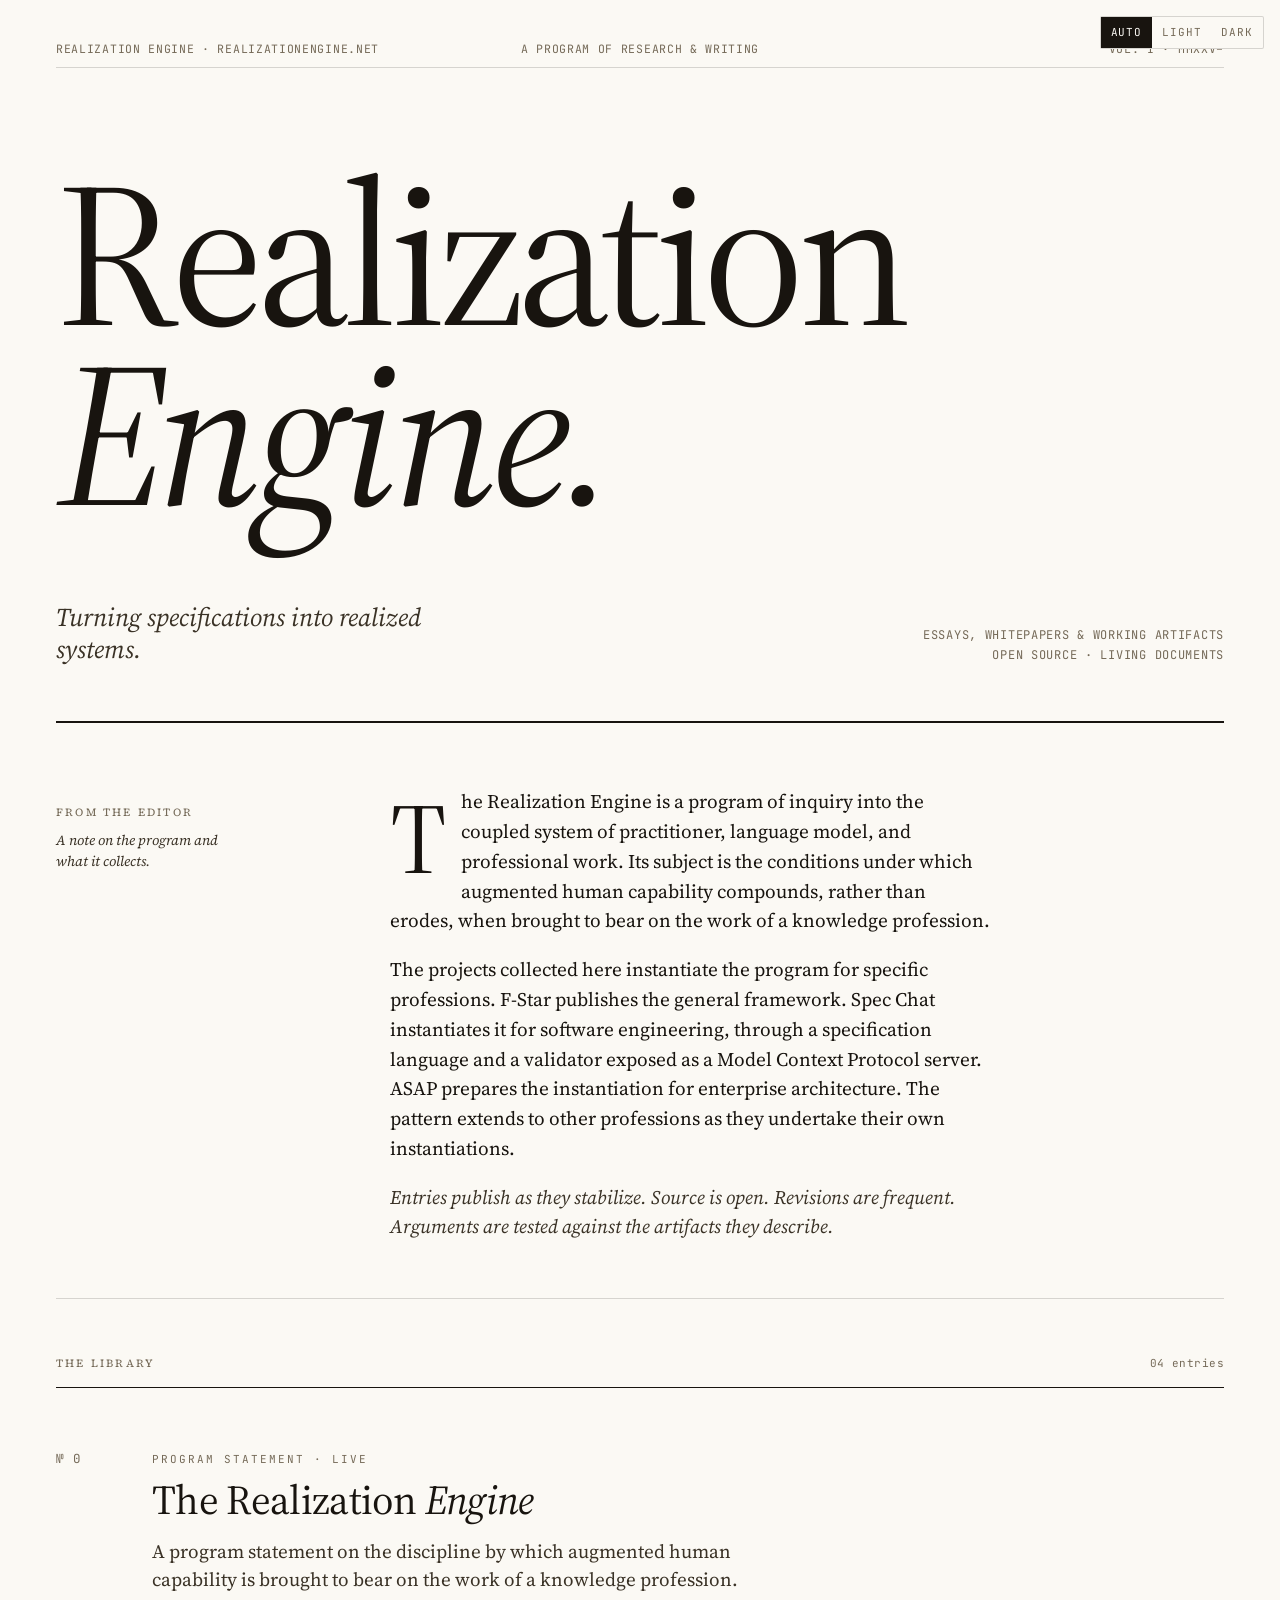
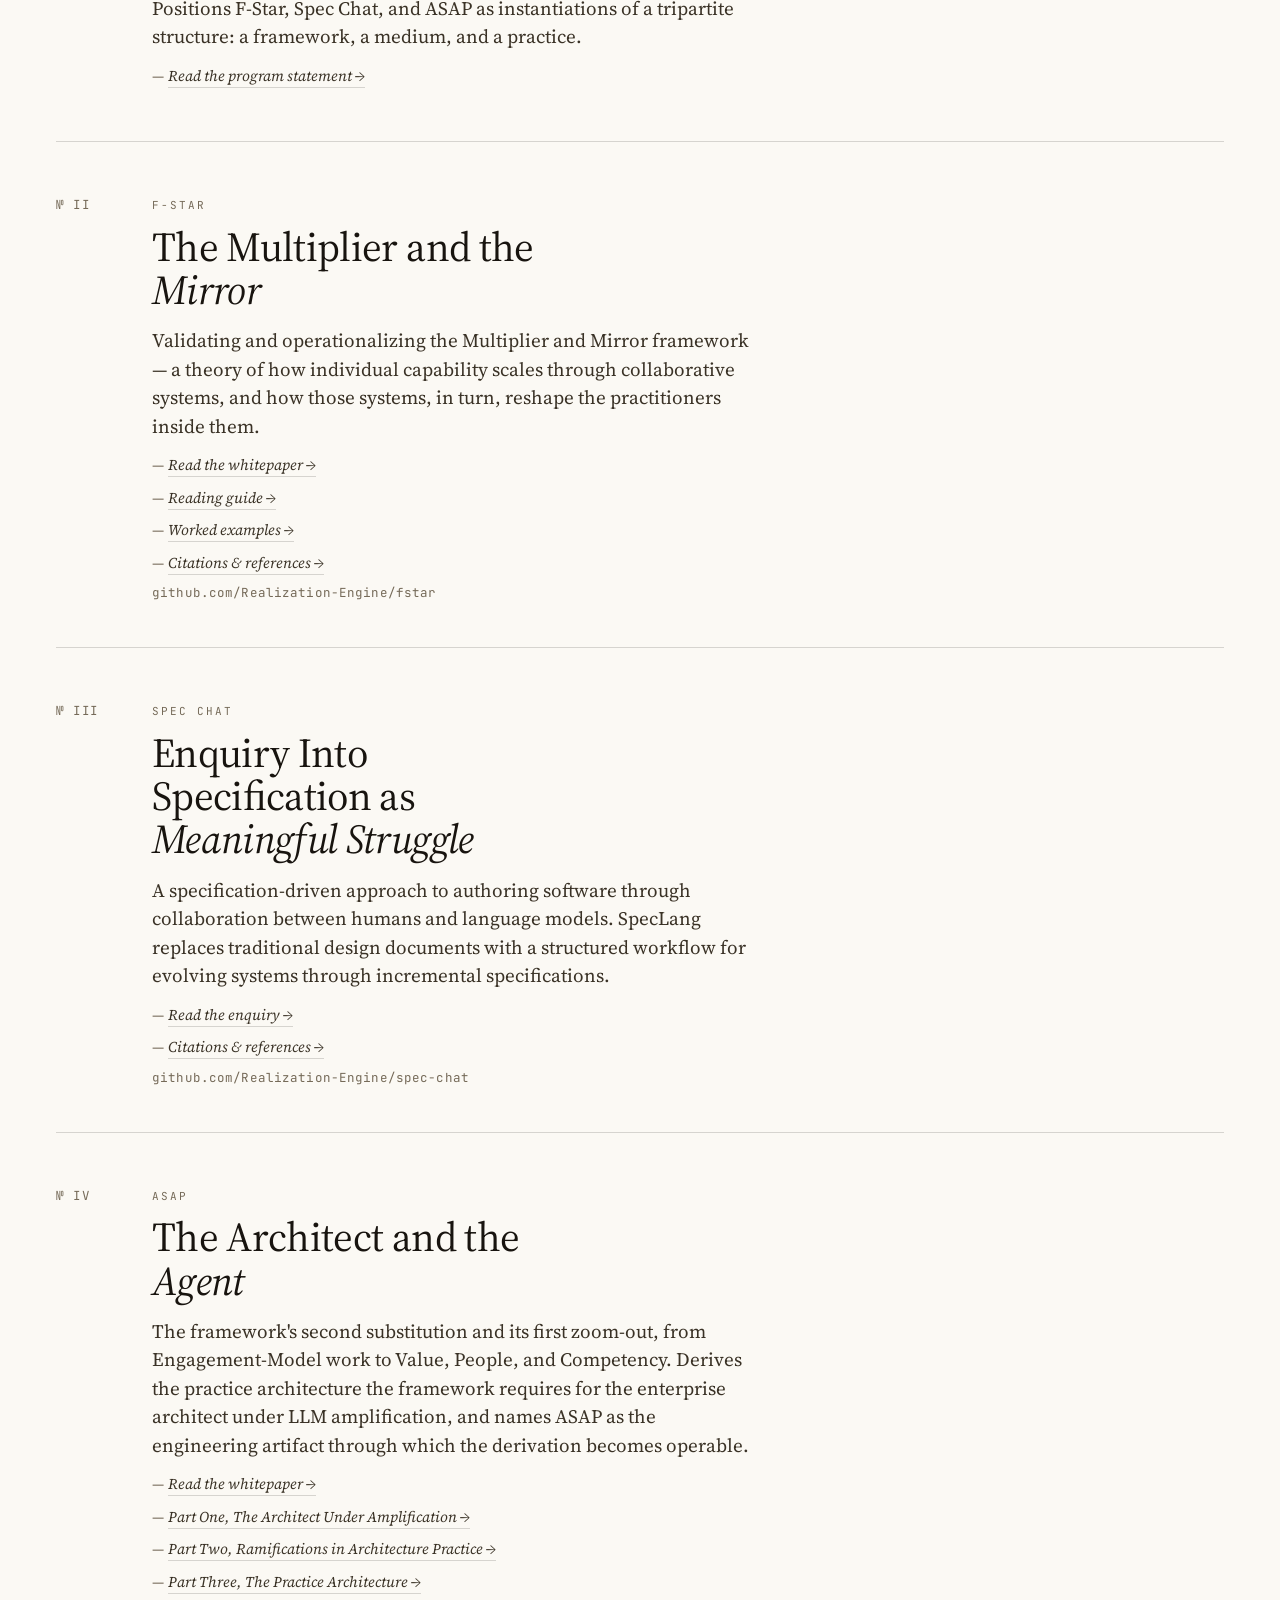
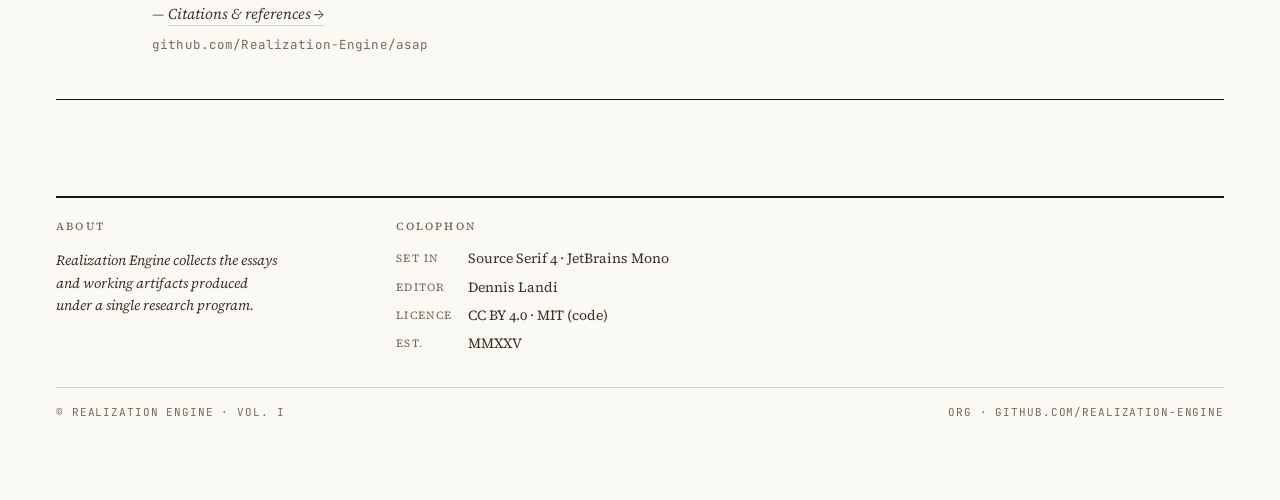
==== index.html @ 53d3710d "Update article IV with published content and links Replaced the placeholder for article IV with the " ====
<!doctype html>
<html lang="en" data-theme="auto">
<head>
<meta charset="utf-8" />
<meta name="viewport" content="width=device-width,initial-scale=1" />
<title>Realization Engine</title>
<link rel="preconnect" href="https://fonts.googleapis.com" />
<link rel="preconnect" href="https://fonts.gstatic.com" crossorigin />
<link href="https://fonts.googleapis.com/css2?family=Source+Serif+4:ital,opsz,wght@0,8..60,300;0,8..60,400;0,8..60,500;0,8..60,600;0,8..60,700;1,8..60,400;1,8..60,500;1,8..60,600&family=JetBrains+Mono:wght@400;500&display=swap" rel="stylesheet" />
<style>
  :root {
    --paper: #fbf9f4;
    --paper-2: #f4f0e7;
    --ink: #18140f;
    --ink-2: #3a3226;
    --ink-3: #756a58;
    --rule: #18140f;
    --rule-faint: rgba(24,20,15,0.16);
    --serif: "Source Serif 4", "Source Serif Pro", "Iowan Old Style", "Palatino Linotype", Palatino, Georgia, serif;
    --mono: "JetBrains Mono", ui-monospace, "SF Mono", Menlo, Consolas, monospace;
  }
  @media (prefers-color-scheme: dark) {
    :root {
      --paper: #13110d;
      --paper-2: #1b1813;
      --ink: #ede2c9;
      --ink-2: #c8bda4;
      --ink-3: #8a7f6b;
      --rule: #ede2c9;
      --rule-faint: rgba(237,226,201,0.18);
    }
  }
  html[data-theme="light"] {
    --paper: #fbf9f4; --paper-2: #f4f0e7;
    --ink: #18140f; --ink-2: #3a3226; --ink-3: #756a58;
    --rule: #18140f; --rule-faint: rgba(24,20,15,0.16);
  }
  html[data-theme="dark"] {
    --paper: #13110d; --paper-2: #1b1813;
    --ink: #ede2c9; --ink-2: #c8bda4; --ink-3: #8a7f6b;
    --rule: #ede2c9; --rule-faint: rgba(237,226,201,0.18);
  }

  * { box-sizing: border-box; }
  html, body { margin: 0; padding: 0; }
  body {
    background: var(--paper);
    color: var(--ink);
    font-family: var(--serif);
    font-size: 18px;
    line-height: 1.5;
    font-feature-settings: "onum" 1, "kern" 1, "liga" 1;
    -webkit-font-smoothing: antialiased;
    text-rendering: optimizeLegibility;
  }
  ::selection { background: var(--ink); color: var(--paper); }
  a { color: inherit; text-decoration: none; }
  a:focus-visible { outline: 2px solid var(--ink); outline-offset: 3px; }

  .page { max-width: 1360px; margin: 0 auto; padding: 40px 56px 80px; }
  @media (max-width: 720px) { .page { padding: 24px 22px 56px; } }

  /* ───────── Top meta rule ───────── */
  .topbar {
    display: grid;
    grid-template-columns: 1fr 1fr 1fr;
    gap: 16px;
    padding-bottom: 10px;
    font-family: var(--mono);
    font-size: 11.5px;
    letter-spacing: 0.06em;
    text-transform: uppercase;
    color: var(--ink-3);
    border-bottom: 1px solid var(--rule-faint);
  }
  .topbar .mid { text-align: center; }
  .topbar .right { text-align: right; }

  /* ───────── Banner wordmark ───────── */
  .banner {
    padding: 96px 0 56px;
    border-bottom: 2px solid var(--rule);
    position: relative;
  }
  .wordmark {
    font-family: var(--serif);
    font-weight: 400;
    font-size: clamp(72px, 16vw, 240px);
    line-height: 0.88;
    letter-spacing: -0.035em;
    margin: 0;
    display: block;
    padding-bottom: 0.14em;
  }
  .wordmark em {
    font-style: italic;
    font-weight: 400;
    color: var(--ink);
  }
  .banner .subline {
    margin-top: 48px;
    display: grid;
    grid-template-columns: minmax(0, 7fr) minmax(0, 5fr);
    gap: 48px;
    align-items: end;
  }
  .banner .tag {
    font-family: var(--serif);
    font-style: italic;
    font-size: clamp(20px, 2vw, 28px);
    line-height: 1.25;
    color: var(--ink-2);
    margin: 0;
    max-width: 30ch;
  }
  .banner .meta {
    font-family: var(--mono);
    font-size: 12px;
    letter-spacing: 0.06em;
    text-transform: uppercase;
    color: var(--ink-3);
    text-align: right;
    line-height: 1.7;
  }
  .banner .meta span { display: block; }
  @media (max-width: 720px) {
    .banner { padding: 48px 0 32px; }
    .banner .subline { grid-template-columns: 1fr; gap: 22px; }
    .banner .meta { text-align: left; }
  }

  /* ───────── Standfirst / lede ───────── */
  .lede {
    display: grid;
    grid-template-columns: minmax(0, 3fr) minmax(0, 9fr);
    gap: 56px;
    padding: 64px 0 56px;
    border-bottom: 1px solid var(--rule-faint);
  }
  .lede .label {
    font-size: 11px;
    letter-spacing: 0.2em;
    text-transform: uppercase;
    color: var(--ink-3);
    padding-top: 18px;
  }
  .lede .label em {
    display: block;
    font-style: italic;
    font-size: 14px;
    letter-spacing: 0;
    text-transform: none;
    margin-top: 8px;
    color: var(--ink-2);
    max-width: 22ch;
  }
  .lede .prose {
    max-width: 60ch;
    font-size: clamp(19px, 1.5vw, 22px);
    line-height: 1.55;
  }
  .lede .prose > p { margin: 0 0 1em; color: var(--ink); }
  .lede .prose > p:last-child { margin-bottom: 0; color: var(--ink-2); font-style: italic; }
  .lede .prose > p:first-child::first-letter {
    font-family: var(--serif);
    font-weight: 400;
    font-size: 5.2em;
    line-height: 0.88;
    float: left;
    padding: 6px 14px 0 0;
    margin-top: 2px;
    color: var(--ink);
  }
  @media (max-width: 900px) {
    .lede { grid-template-columns: 1fr; gap: 16px; padding: 40px 0 36px; }
  }

  /* ───────── Article stack — single column, equal weight ───────── */
  .works {
    padding: 56px 0 24px;
  }
  @media (max-width: 900px) { .works { padding: 28px 0 16px; } }

  .section-label {
    font-size: 11px;
    letter-spacing: 0.2em;
    text-transform: uppercase;
    color: var(--ink-3);
    padding-bottom: 14px;
    border-bottom: 1px solid var(--rule);
    margin-bottom: 8px;
    display: flex;
    justify-content: space-between;
    align-items: baseline;
  }
  .section-label .count {
    font-family: var(--mono);
    font-size: 11px;
    color: var(--ink-3);
    letter-spacing: 0.04em;
    text-transform: none;
  }

  .entry {
    display: grid;
    grid-template-columns: 56px minmax(0, 1fr);
    gap: 40px;
    padding: 44px 0;
    border-bottom: 1px solid var(--rule-faint);
    align-items: baseline;
  }
  .entry:last-child { border-bottom: 1px solid var(--rule); }
  .entry .folio {
    font-family: var(--mono);
    font-size: 12.5px;
    color: var(--ink-3);
    letter-spacing: 0.04em;
    padding-top: 10px;
  }
  .entry .meta { min-width: 0; }
  .entry .kicker {
    font-family: var(--mono);
    font-size: 11px;
    letter-spacing: 0.18em;
    text-transform: uppercase;
    color: var(--ink-3);
    margin-bottom: 12px;
  }
  .entry h3 {
    margin: 0 0 14px;
    font-weight: 400;
    font-size: clamp(32px, 3.2vw, 44px);
    line-height: 1.06;
    letter-spacing: -0.016em;
    color: var(--ink);
    max-width: 22ch;
  }
  .entry h3 em { font-style: italic; }
  .entry h3 a {
    background-image: linear-gradient(var(--rule), var(--rule));
    background-size: 0 1px; background-position: 0 100%;
    background-repeat: no-repeat;
    transition: background-size 280ms ease;
    padding-bottom: 2px;
  }
  .entry h3 a:hover, .entry h3 a:focus-visible { background-size: 100% 1px; }
  .entry .dek {
    font-size: 19px;
    line-height: 1.5;
    color: var(--ink-2);
    max-width: 60ch;
    margin: 0 0 14px;
  }
  .entry .cites {
    display: block;
    font-family: var(--serif);
    font-style: italic;
    font-size: 15px;
    color: var(--ink-2);
    margin: 0 0 10px;
  }
  .entry .cites::before { content: "— "; font-style: normal; color: var(--ink-3); }
  .entry .cites a { border-bottom: 1px solid var(--rule-faint); padding-bottom: 1px; }
  .entry .cites a:hover { border-color: var(--rule); }
  .entry .cites.muted { color: var(--ink-3); }
  .entry .repo {
    display: block;
    font-family: var(--mono);
    font-size: 12.5px;
    color: var(--ink-3);
    letter-spacing: 0.01em;
  }
  .entry .repo a { border-bottom: 1px solid transparent; padding-bottom: 1px; transition: border-color 160ms ease, color 160ms ease; }
  .entry .repo a:hover { border-color: var(--rule-faint); color: var(--ink-2); }
  .entry.pending h3 { color: var(--ink-2); font-style: italic; }
  .entry.pending .dek { color: var(--ink-3); }
  .entry.pending .cites { color: var(--ink-3); }

  @media (max-width: 720px) {
    .entry { grid-template-columns: 40px 1fr; gap: 16px; padding: 32px 0; }
  }

  /* ───────── Colophon ───────── */
  .colophon-bar {
    margin-top: 72px;
    padding-top: 20px;
    border-top: 2px solid var(--rule);
    display: grid;
    grid-template-columns: minmax(0, 3fr) minmax(0, 4fr) minmax(0, 4fr);
    gap: 48px;
    font-size: 14px;
    line-height: 1.6;
  }
  .colophon-bar h4 {
    font-size: 11px;
    letter-spacing: 0.2em;
    text-transform: uppercase;
    color: var(--ink-3);
    font-weight: 500;
    margin: 0 0 12px;
  }
  .colophon-bar .about { color: var(--ink-2); font-style: italic; max-width: 28ch; }
  .colophon-bar ul { list-style: none; margin: 0; padding: 0; display: grid; gap: 6px; }
  .colophon-bar ul a {
    font-family: var(--mono);
    font-size: 13px;
    color: var(--ink-2);
    border-bottom: 1px solid var(--rule-faint);
  }
  .colophon-bar ul a:hover { border-color: var(--rule); color: var(--ink); }
  .colophon-bar dl { margin: 0; display: grid; grid-template-columns: auto 1fr; gap: 6px 16px; }
  .colophon-bar dt { font-size: 11px; letter-spacing: 0.1em; text-transform: uppercase; color: var(--ink-3); padding-top: 3px; }
  .colophon-bar dd { margin: 0; color: var(--ink-2); }
  @media (max-width: 900px) {
    .colophon-bar { grid-template-columns: 1fr; gap: 28px; }
  }

  /* Footer line */
  .foot {
    margin-top: 32px;
    padding-top: 16px;
    border-top: 1px solid var(--rule-faint);
    display: flex;
    justify-content: space-between;
    gap: 24px;
    font-family: var(--mono);
    font-size: 11px;
    letter-spacing: 0.08em;
    text-transform: uppercase;
    color: var(--ink-3);
  }

  /* ───────── Theme toggle ───────── */
  .theme-toggle {
    position: fixed;
    top: 16px;
    right: 16px;
    display: inline-flex;
    font-family: var(--mono);
    font-size: 11px;
    letter-spacing: 0.08em;
    text-transform: uppercase;
    border: 1px solid var(--rule-faint);
    background: var(--paper);
    border-radius: 2px;
    z-index: 20;
  }
  .theme-toggle button {
    appearance: none;
    background: transparent;
    color: var(--ink-3);
    border: 0;
    padding: 7px 10px;
    cursor: pointer;
    font: inherit;
    letter-spacing: 0.08em;
    text-transform: uppercase;
  }
  .theme-toggle button[aria-pressed="true"] {
    background: var(--ink);
    color: var(--paper);
  }
</style>
</head>
<body>

<div class="theme-toggle" role="group" aria-label="Theme">
  <button type="button" data-theme-btn="auto" aria-pressed="true">Auto</button>
  <button type="button" data-theme-btn="light" aria-pressed="false">Light</button>
  <button type="button" data-theme-btn="dark" aria-pressed="false">Dark</button>
</div>

<div class="page">

  <div class="topbar">
    <div class="left">Realization Engine · realizationengine.net</div>
    <div class="mid">A program of research &amp; writing</div>
    <div class="right">Vol. I · MMXXV–</div>
  </div>

  <header class="banner">
    <h1 class="wordmark">Realization<br/><em>Engine.</em></h1>
    <div class="subline">
      <p class="tag">Turning specifications into realized systems.</p>
      <div class="meta">
        <span>Essays, whitepapers &amp; working artifacts</span>
        <span>Open source · Living documents</span>
      </div>
    </div>
  </header>

  <section class="lede" aria-label="Editorial introduction">
    <div class="label">From the Editor<em>A note on the program and what it collects.</em></div>
    <div class="prose">
      <p>The Realization Engine is a program of inquiry into the coupled system of practitioner, language model, and professional work. Its subject is the conditions under which augmented human capability compounds, rather than erodes, when brought to bear on the work of a knowledge profession.</p>
      <p>The projects collected here instantiate the program for specific professions. F-Star publishes the general framework. Spec Chat instantiates it for software engineering, through a specification language and a validator exposed as a Model Context Protocol server. ASAP prepares the instantiation for enterprise architecture. The pattern extends to other professions as they undertake their own instantiations.</p>
      <p>Entries publish as they stabilize. Source is open. Revisions are frequent. Arguments are tested against the artifacts they describe.</p>
    </div>
  </section>

  <section class="works">

    <div class="section-label">The Library <span class="count">04 entries</span></div>

    <article class="entry">
      <div class="folio">№ 0</div>
      <div class="meta">
        <div class="kicker">Program Statement · Live</div>
        <h3><a href="/docs/The-Realization-Engine.html">The Realization <em>Engine</em></a></h3>
        <p class="dek">A program statement on the discipline by which augmented human capability is brought to bear on the work of a knowledge profession. Positions F-Star, Spec Chat, and ASAP as instantiations of a tripartite structure: a framework, a medium, and a practice.</p>
        <span class="cites"><a href="/docs/The-Realization-Engine.html">Read the program statement →</a></span>
      </div>
    </article>

    <article class="entry">
      <div class="folio">№ II</div>
      <div class="meta">
        <div class="kicker">F-Star</div>
        <h3><a href="https://realizationengine.net/fstar/docs/The_Multiplier_and_the_Mirror.html">The Multiplier and the <em>Mirror</em></a></h3>
        <p class="dek">Validating and operationalizing the Multiplier and Mirror framework — a theory of how individual capability scales through collaborative systems, and how those systems, in turn, reshape the practitioners inside them.</p>
        <span class="cites"><a href="https://realizationengine.net/fstar/docs/The_Multiplier_and_the_Mirror.html">Read the whitepaper →</a></span>
        <span class="cites"><a href="https://realizationengine.net/fstar/docs/How-to-Read-the-Equations.html">Reading guide →</a></span>
        <span class="cites"><a href="https://realizationengine.net/fstar/docs/F%20Star%20Equations%20Workshop.html">Worked examples →</a></span>
        <span class="cites"><a href="https://realizationengine.net/fstar/docs/The_Multiplier_and_the_Mirror_Citations.html">Citations &amp; references →</a></span>
        <span class="repo"><a href="https://github.com/Realization-Engine/fstar">github.com/Realization-Engine/fstar</a></span>
      </div>
    </article>

    <article class="entry">
      <div class="folio">№ III</div>
      <div class="meta">
        <div class="kicker">Spec Chat</div>
        <h3><a href="https://realizationengine.net/spec-chat/docs/theory/Enquiry-Into-Specification-as-Meaningful-Struggle.html">Enquiry Into Specification as <em>Meaningful Struggle</em></a></h3>
        <p class="dek">A specification-driven approach to authoring software through collaboration between humans and language models. SpecLang replaces traditional design documents with a structured workflow for evolving systems through incremental specifications.</p>
        <span class="cites"><a href="https://realizationengine.net/spec-chat/docs/theory/Enquiry-Into-Specification-as-Meaningful-Struggle.html">Read the enquiry →</a></span>
        <span class="cites"><a href="https://realizationengine.net/spec-chat/docs/theory/Enquiry-Into-Specification-as-Meaningful-Struggle_Citations.html">Citations &amp; references →</a></span>
        <span class="repo"><a href="https://github.com/Realization-Engine/spec-chat">github.com/Realization-Engine/spec-chat</a></span>
      </div>
    </article>

    <article class="entry">
      <div class="folio">№ IV</div>
      <div class="meta">
        <div class="kicker">ASAP</div>
        <h3><a href="https://realizationengine.net/asap/docs/The_Architect_and_the_Agent.html">The Architect and the <em>Agent</em></a></h3>
        <p class="dek">The framework's second substitution and its first zoom-out, from Engagement-Model work to Value, People, and Competency. Derives the practice architecture the framework requires for the enterprise architect under LLM amplification, and names ASAP as the engineering artifact through which the derivation becomes operable.</p>
        <span class="cites"><a href="https://realizationengine.net/asap/docs/The_Architect_and_the_Agent.html">Read the whitepaper →</a></span>
        <span class="cites"><a href="https://realizationengine.net/asap/docs/The_Architect_and_the_Agent-Part-One.html">Part One, The Architect Under Amplification →</a></span>
        <span class="cites"><a href="https://realizationengine.net/asap/docs/The_Architect_and_the_Agent-Part-Two.html">Part Two, Ramifications in Architecture Practice →</a></span>
        <span class="cites"><a href="https://realizationengine.net/asap/docs/The_Architect_and_the_Agent-Part-Three.html">Part Three, The Practice Architecture →</a></span>
        <span class="cites"><a href="https://realizationengine.net/asap/docs/The_Architect_and_the_Agent_Citations.html">Citations &amp; references →</a></span>
        <span class="repo"><a href="https://github.com/Realization-Engine/asap">github.com/Realization-Engine/asap</a></span>
      </div>
    </article>

  </section>

  <section class="colophon-bar" aria-label="Colophon">
    <div>
      <h4>About</h4>
      <p class="about">Realization Engine collects the essays and working artifacts produced under a single research program.</p>
    </div>
    <div>
      <h4>Colophon</h4>
      <dl>
        <dt>Set in</dt><dd>Source Serif 4 · JetBrains Mono</dd>
        <dt>Editor</dt><dd>Dennis Landi</dd>
        <dt>Licence</dt><dd>CC BY 4.0 · MIT (code)</dd>
        <dt>Est.</dt><dd>MMXXV</dd>
      </dl>
    </div>
  </section>

  <div class="foot">
    <div>© Realization Engine · Vol. I</div>
    <div><a href="https://github.com/Realization-Engine">Org · github.com/Realization-Engine</a></div>
  </div>

</div>

<script>
  (function () {
    const root = document.documentElement;
    const key = 're.theme';
    const saved = localStorage.getItem(key) || 'auto';
    const apply = (v) => {
      root.setAttribute('data-theme', v);
      document.querySelectorAll('[data-theme-btn]').forEach(b => {
        b.setAttribute('aria-pressed', String(b.dataset.themeBtn === v));
      });
    };
    apply(saved);
    document.querySelectorAll('[data-theme-btn]').forEach(btn => {
      btn.addEventListener('click', () => {
        const v = btn.dataset.themeBtn;
        localStorage.setItem(key, v);
        apply(v);
      });
    });
  })();
</script>

</body>
</html>
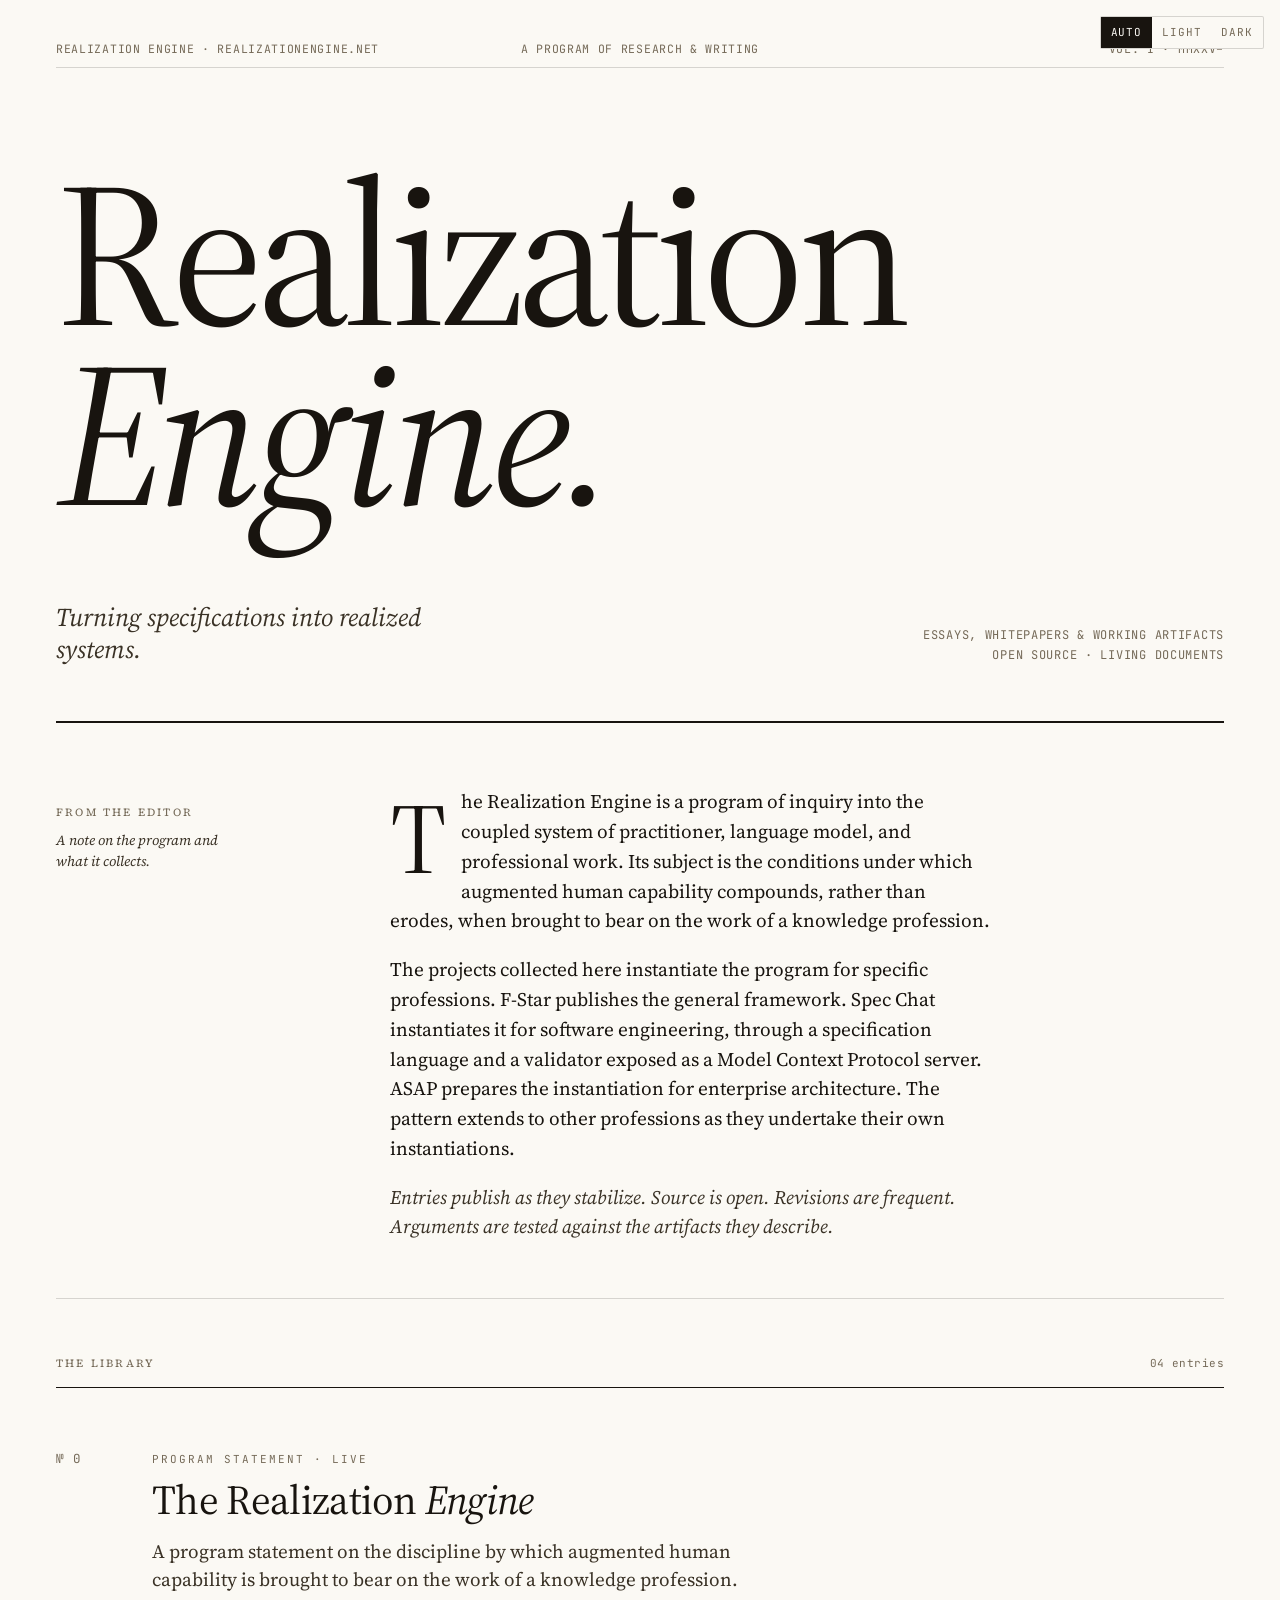
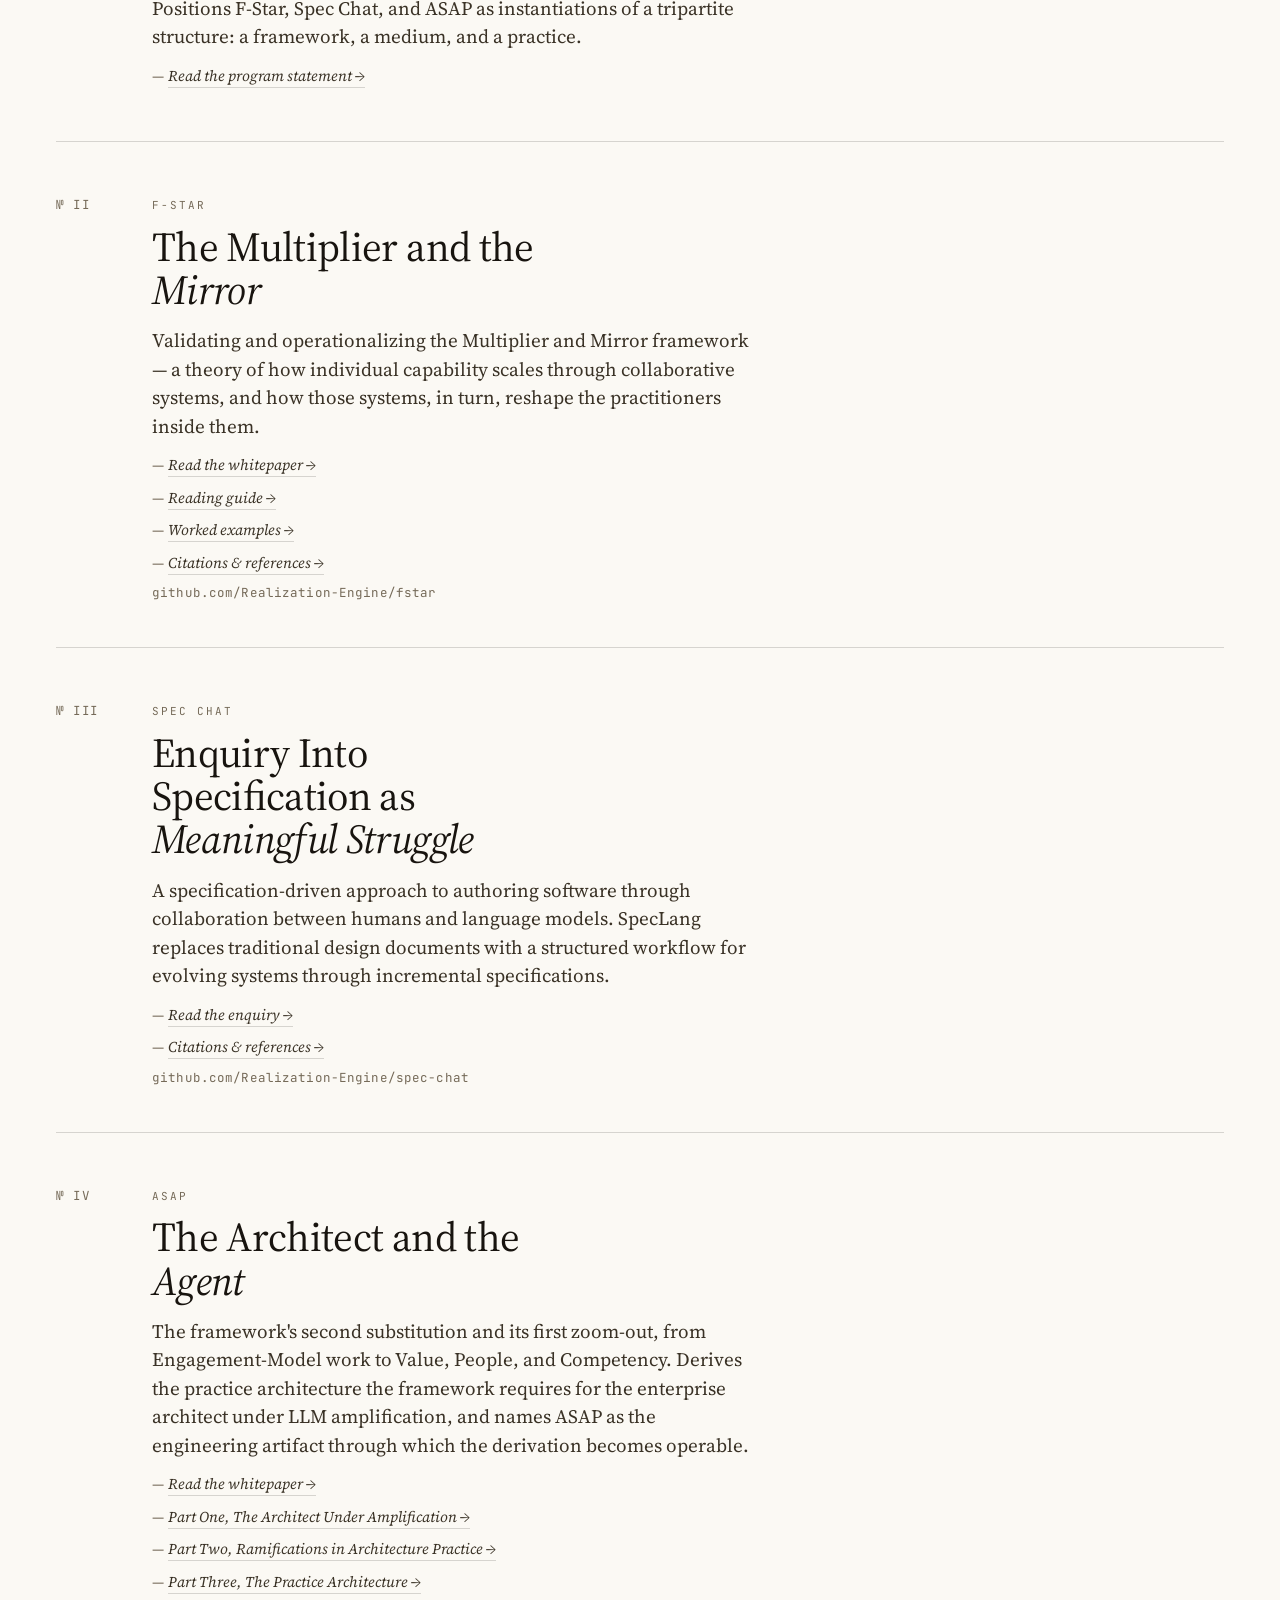
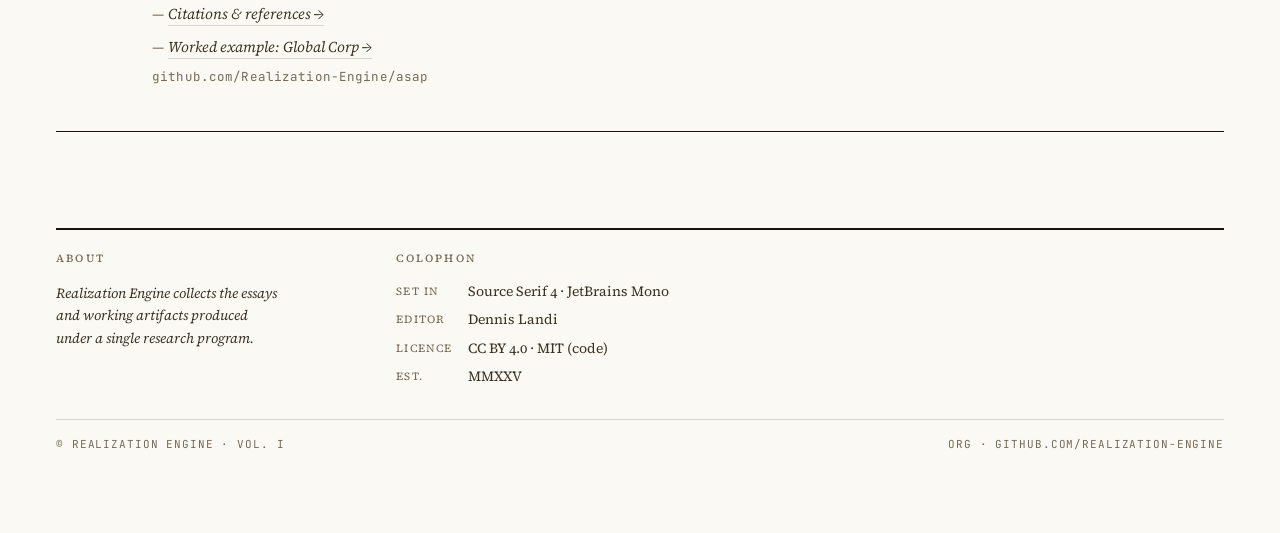
==== commit 7932fcfb: "Surface Global Corp exemplar under Nº IV entry Adds a 'Worked example: Global Corp →' cite-link alon" ====
--- a/index.html
+++ b/index.html
@@ -449,6 +449,7 @@
         <span class="cites"><a href="https://realizationengine.net/asap/docs/The_Architect_and_the_Agent-Part-Two.html">Part Two, Ramifications in Architecture Practice →</a></span>
         <span class="cites"><a href="https://realizationengine.net/asap/docs/The_Architect_and_the_Agent-Part-Three.html">Part Three, The Practice Architecture →</a></span>
         <span class="cites"><a href="https://realizationengine.net/asap/docs/The_Architect_and_the_Agent_Citations.html">Citations &amp; references →</a></span>
+        <span class="cites"><a href="https://realizationengine.net/asap/docs/examples/global-corp/Global-Corp-Exemplar.html">Worked example: Global Corp →</a></span>
         <span class="repo"><a href="https://github.com/Realization-Engine/asap">github.com/Realization-Engine/asap</a></span>
       </div>
     </article>
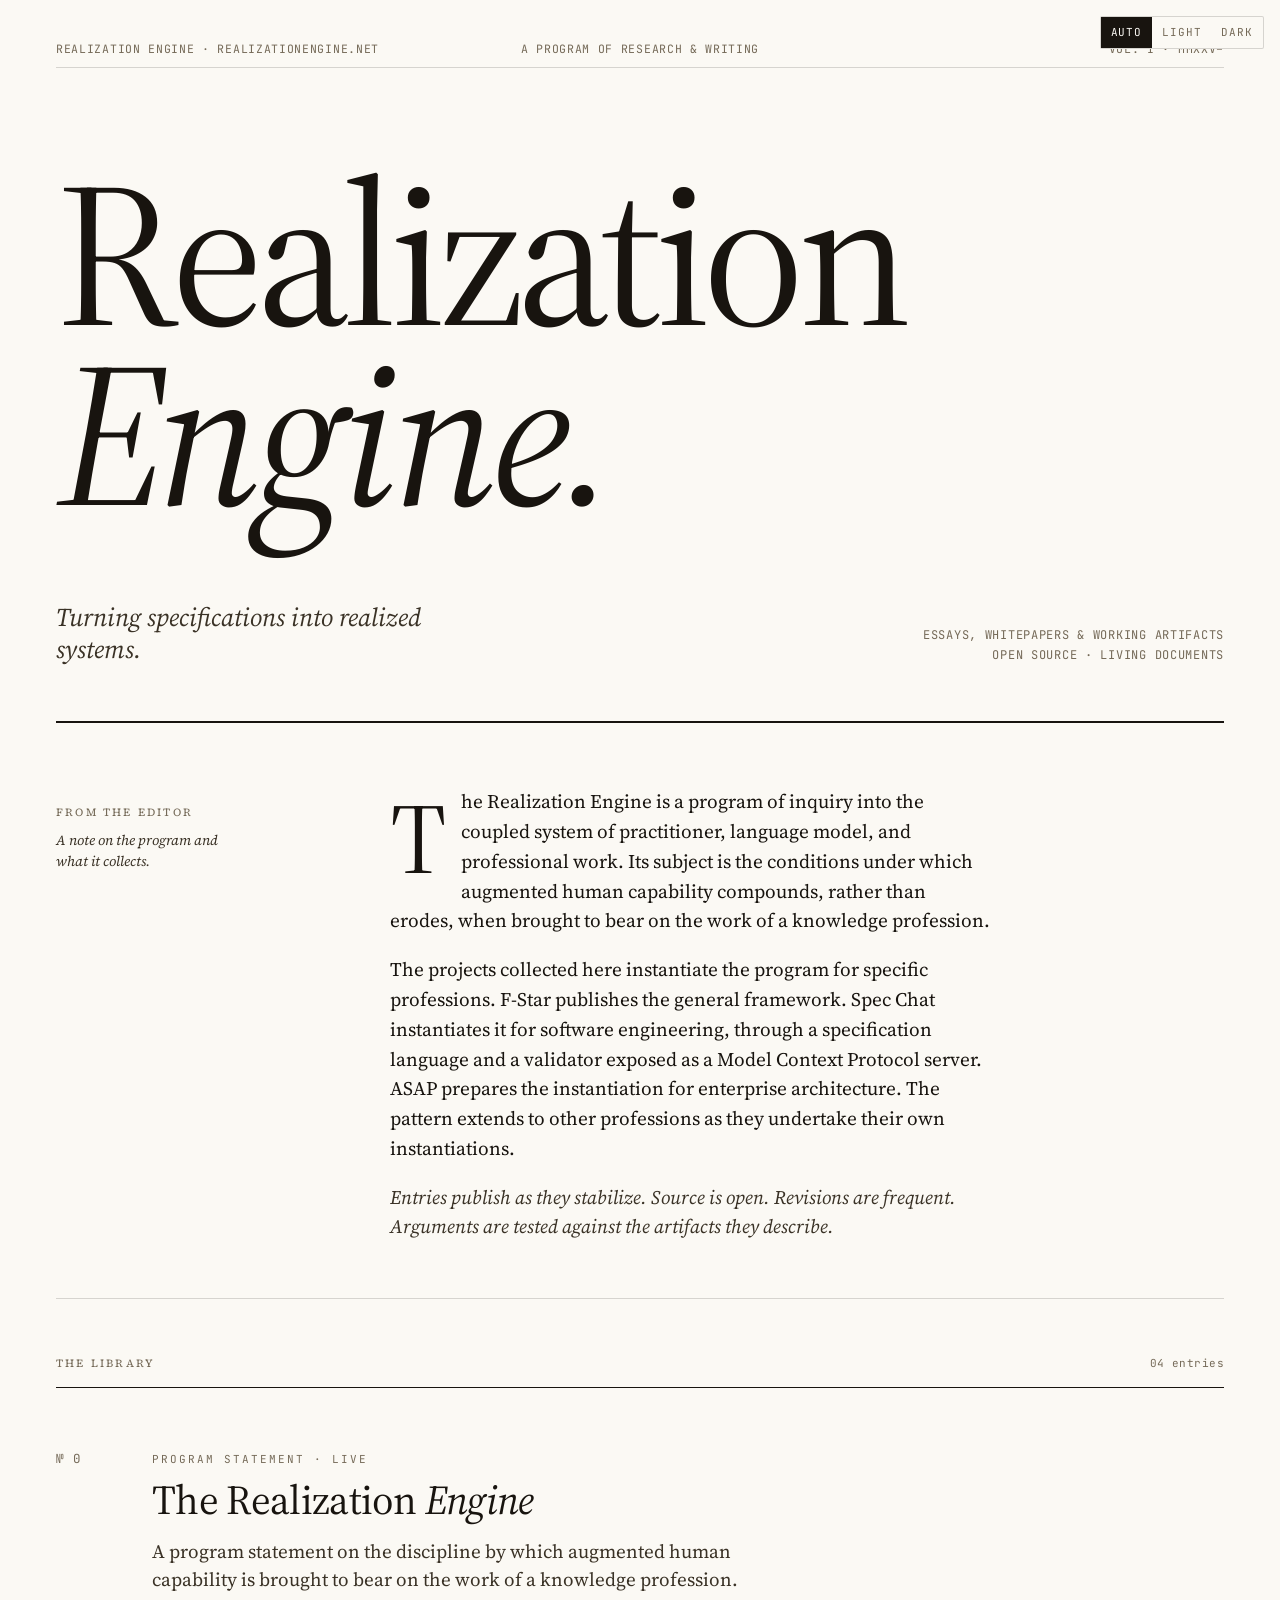
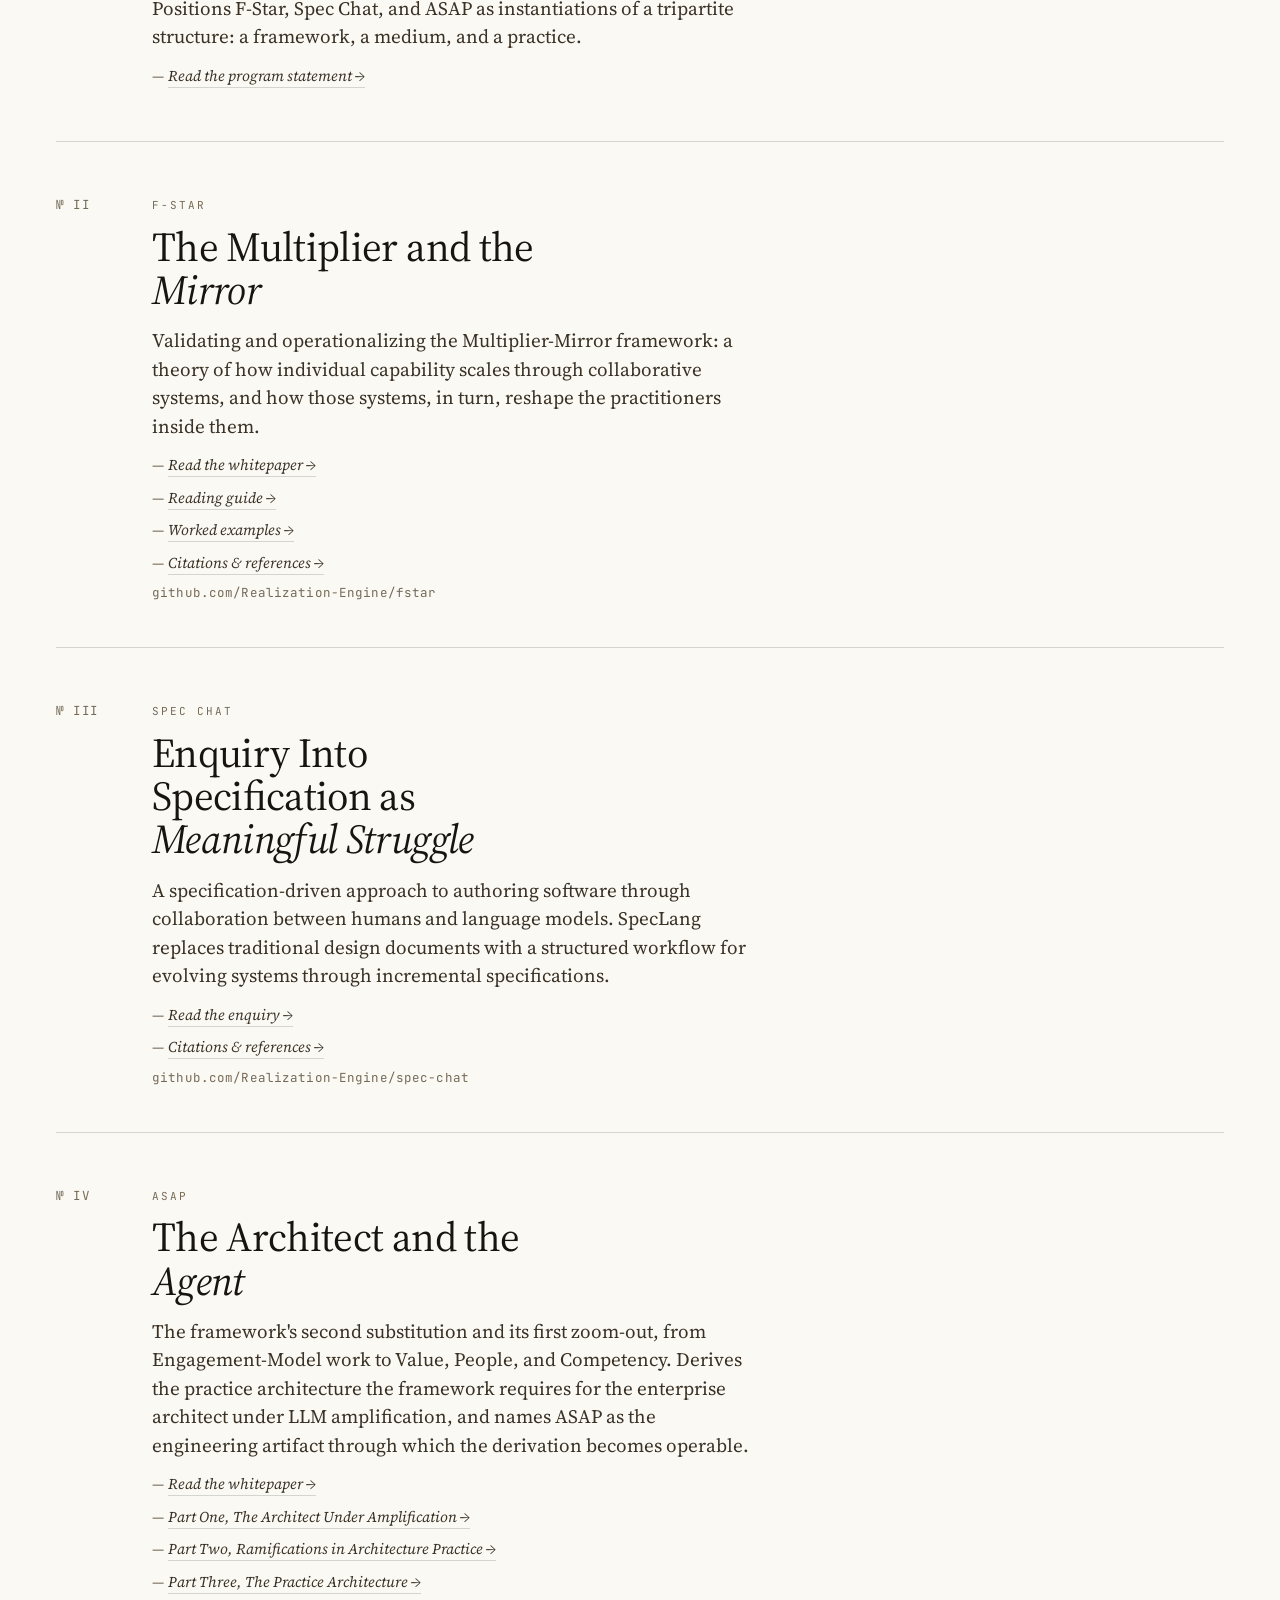
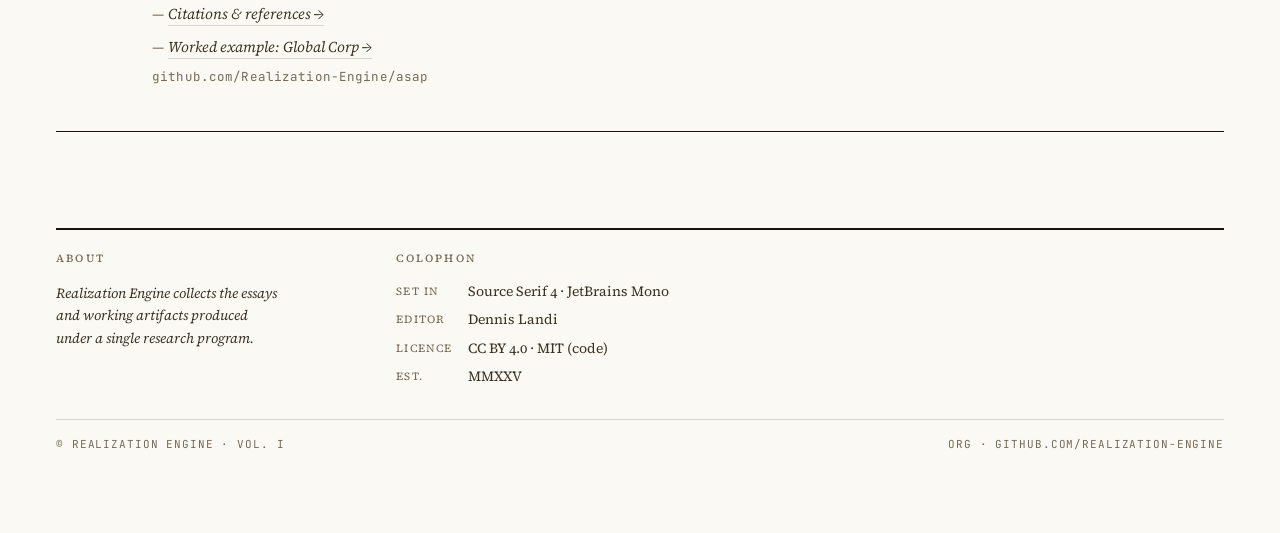
==== commit b6836578: "Name the parent framework: the Multiplier-Mirror framework Update the Nº II Library dek and the prog" ====
--- a/index.html
+++ b/index.html
@@ -417,7 +417,7 @@
       <div class="meta">
         <div class="kicker">F-Star</div>
         <h3><a href="https://realizationengine.net/fstar/docs/The_Multiplier_and_the_Mirror.html">The Multiplier and the <em>Mirror</em></a></h3>
-        <p class="dek">Validating and operationalizing the Multiplier and Mirror framework — a theory of how individual capability scales through collaborative systems, and how those systems, in turn, reshape the practitioners inside them.</p>
+        <p class="dek">Validating and operationalizing the Multiplier-Mirror framework: a theory of how individual capability scales through collaborative systems, and how those systems, in turn, reshape the practitioners inside them.</p>
         <span class="cites"><a href="https://realizationengine.net/fstar/docs/The_Multiplier_and_the_Mirror.html">Read the whitepaper →</a></span>
         <span class="cites"><a href="https://realizationengine.net/fstar/docs/How-to-Read-the-Equations.html">Reading guide →</a></span>
         <span class="cites"><a href="https://realizationengine.net/fstar/docs/F%20Star%20Equations%20Workshop.html">Worked examples →</a></span>
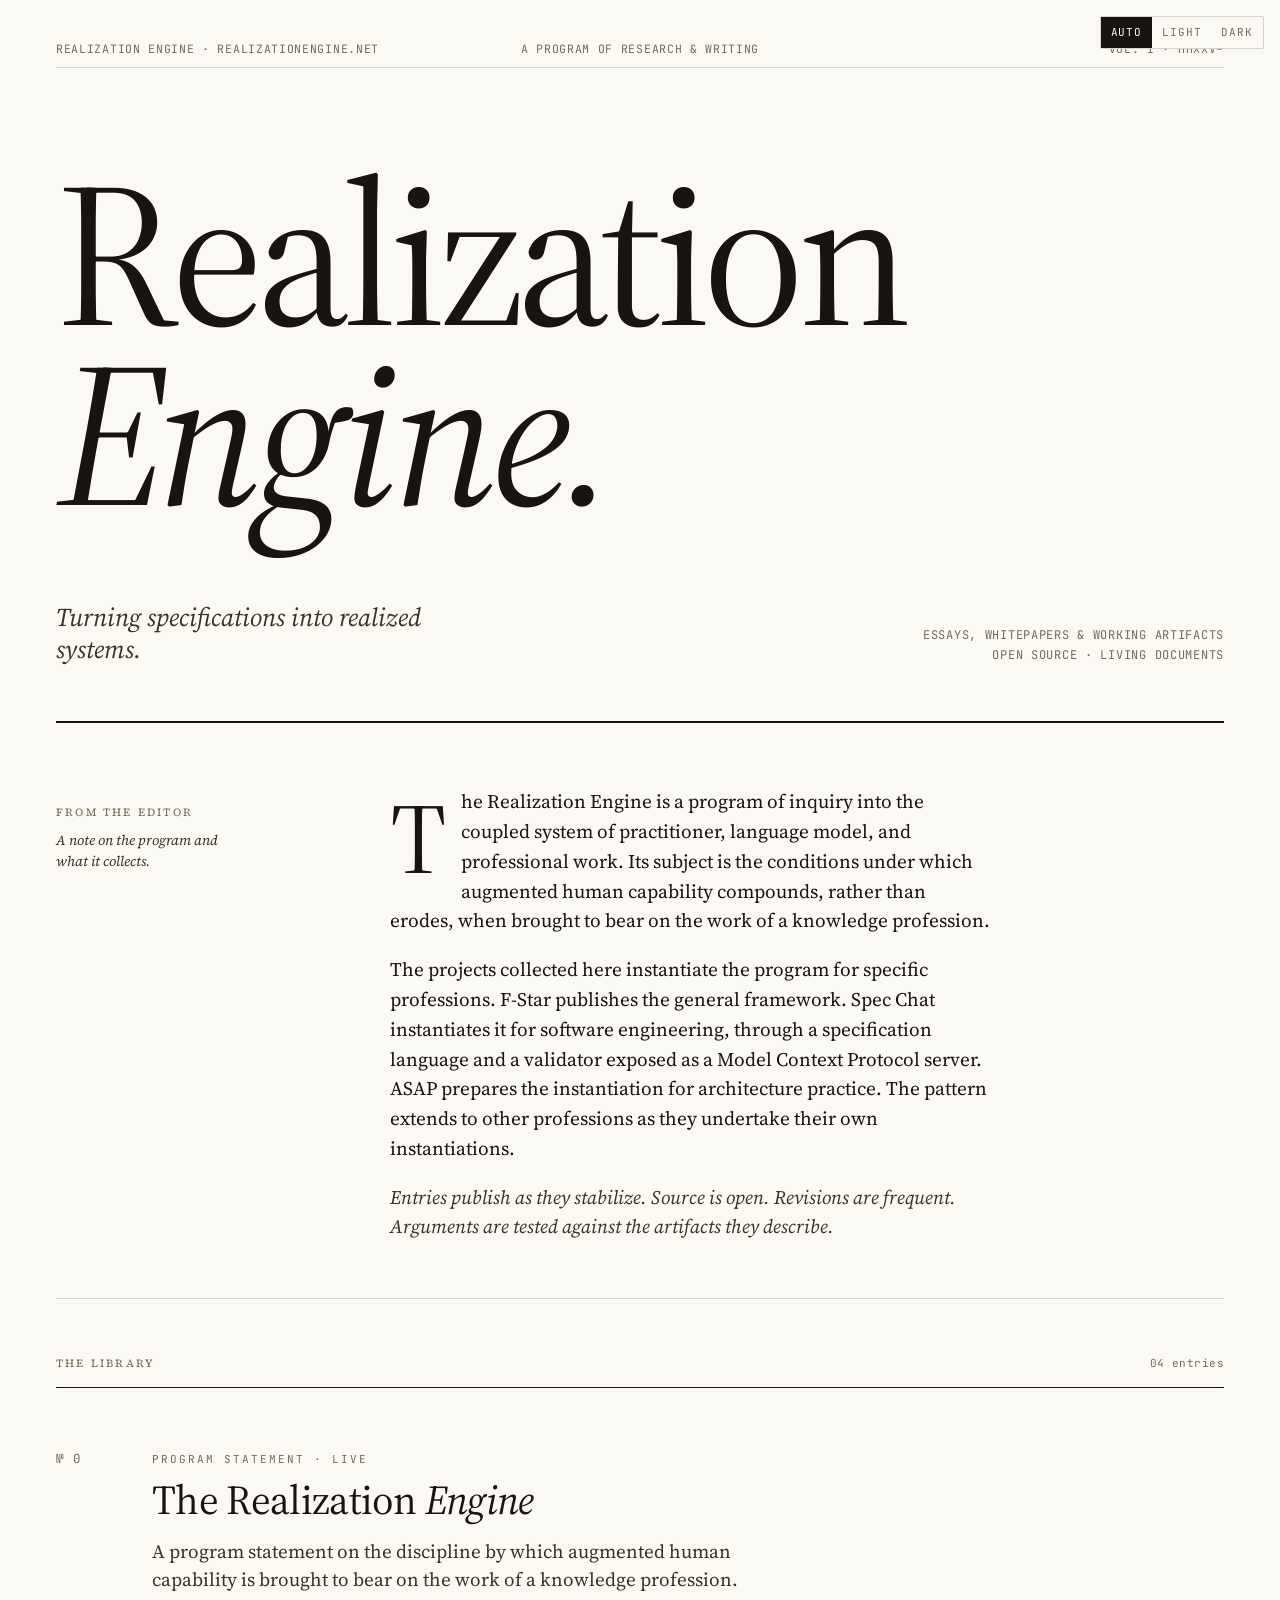
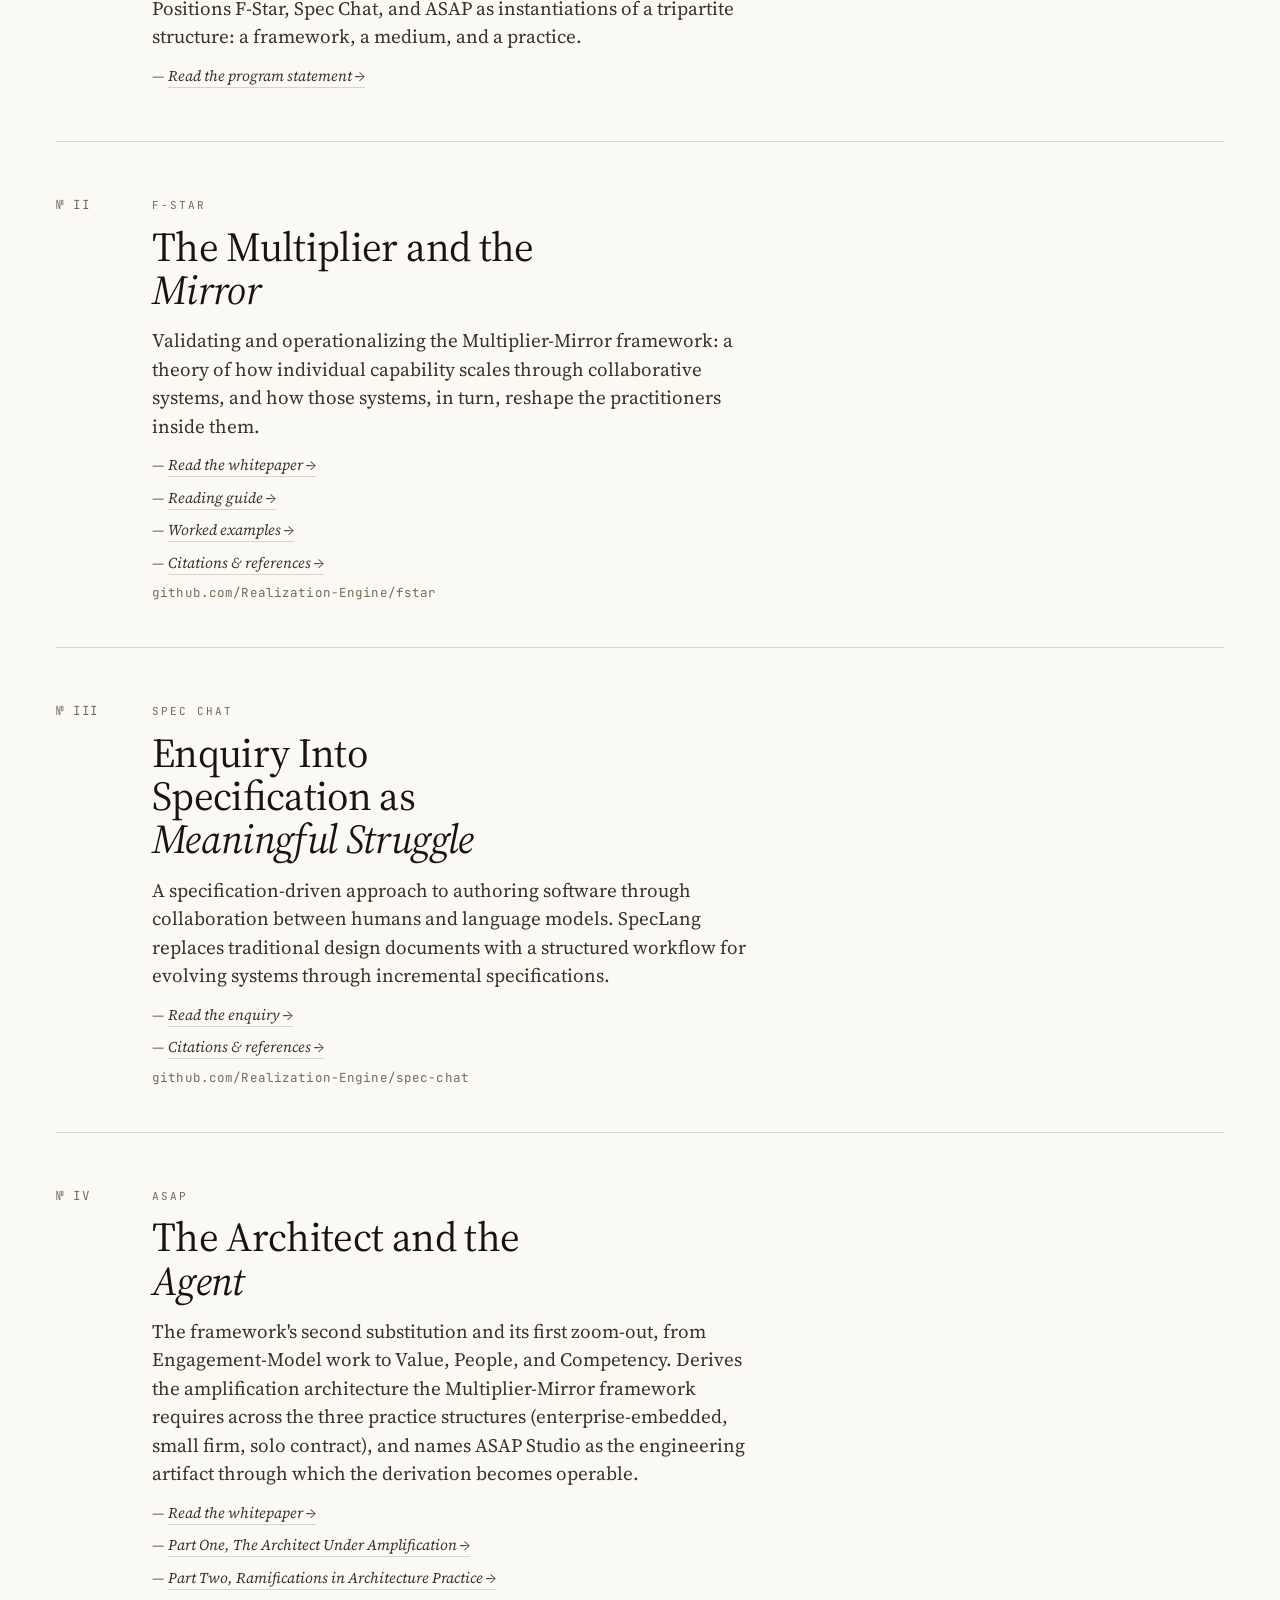
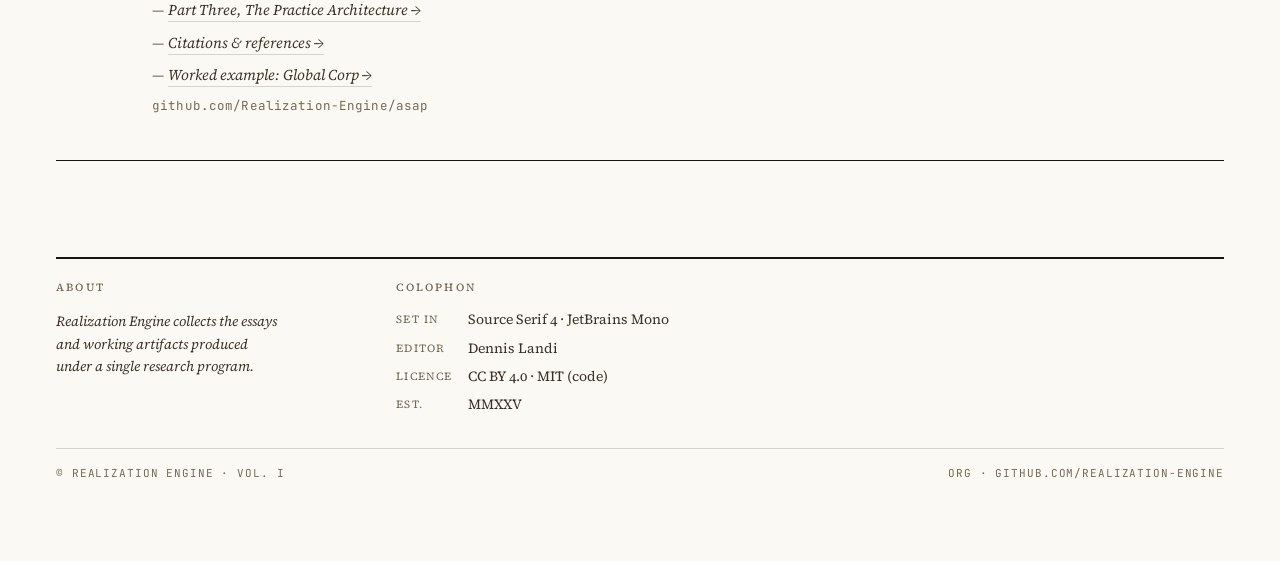
==== commit 8949b4cd: "Align landing page with A&A's SMB-architect framing Update the program intro to read "architecture p" ====
--- a/index.html
+++ b/index.html
@@ -393,7 +393,7 @@
     <div class="label">From the Editor<em>A note on the program and what it collects.</em></div>
     <div class="prose">
       <p>The Realization Engine is a program of inquiry into the coupled system of practitioner, language model, and professional work. Its subject is the conditions under which augmented human capability compounds, rather than erodes, when brought to bear on the work of a knowledge profession.</p>
-      <p>The projects collected here instantiate the program for specific professions. F-Star publishes the general framework. Spec Chat instantiates it for software engineering, through a specification language and a validator exposed as a Model Context Protocol server. ASAP prepares the instantiation for enterprise architecture. The pattern extends to other professions as they undertake their own instantiations.</p>
+      <p>The projects collected here instantiate the program for specific professions. F-Star publishes the general framework. Spec Chat instantiates it for software engineering, through a specification language and a validator exposed as a Model Context Protocol server. ASAP prepares the instantiation for architecture practice. The pattern extends to other professions as they undertake their own instantiations.</p>
       <p>Entries publish as they stabilize. Source is open. Revisions are frequent. Arguments are tested against the artifacts they describe.</p>
     </div>
   </section>
@@ -443,7 +443,7 @@
       <div class="meta">
         <div class="kicker">ASAP</div>
         <h3><a href="https://realizationengine.net/asap/docs/The_Architect_and_the_Agent.html">The Architect and the <em>Agent</em></a></h3>
-        <p class="dek">The framework's second substitution and its first zoom-out, from Engagement-Model work to Value, People, and Competency. Derives the practice architecture the framework requires for the enterprise architect under LLM amplification, and names ASAP as the engineering artifact through which the derivation becomes operable.</p>
+        <p class="dek">The framework's second substitution and its first zoom-out, from Engagement-Model work to Value, People, and Competency. Derives the amplification architecture the Multiplier-Mirror framework requires across the three practice structures (enterprise-embedded, small firm, solo contract), and names ASAP Studio as the engineering artifact through which the derivation becomes operable.</p>
         <span class="cites"><a href="https://realizationengine.net/asap/docs/The_Architect_and_the_Agent.html">Read the whitepaper →</a></span>
         <span class="cites"><a href="https://realizationengine.net/asap/docs/The_Architect_and_the_Agent-Part-One.html">Part One, The Architect Under Amplification →</a></span>
         <span class="cites"><a href="https://realizationengine.net/asap/docs/The_Architect_and_the_Agent-Part-Two.html">Part Two, Ramifications in Architecture Practice →</a></span>
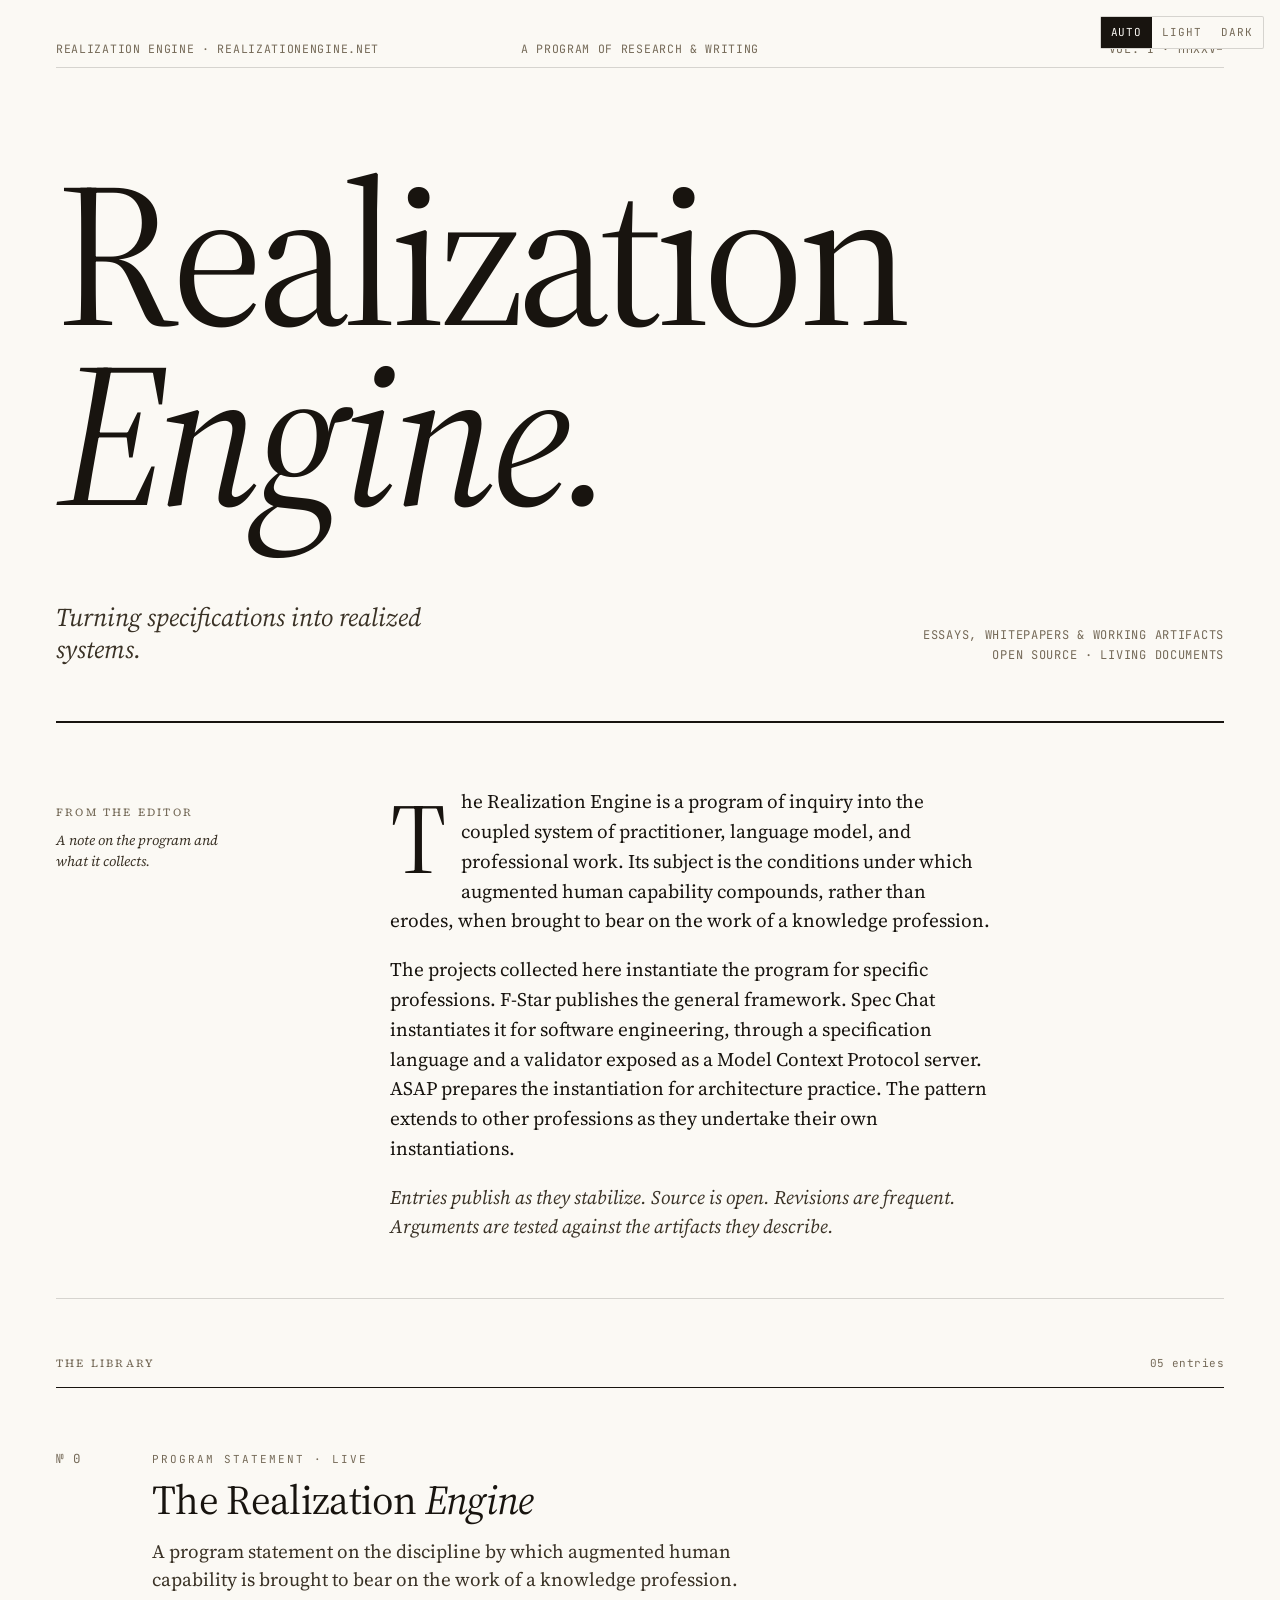
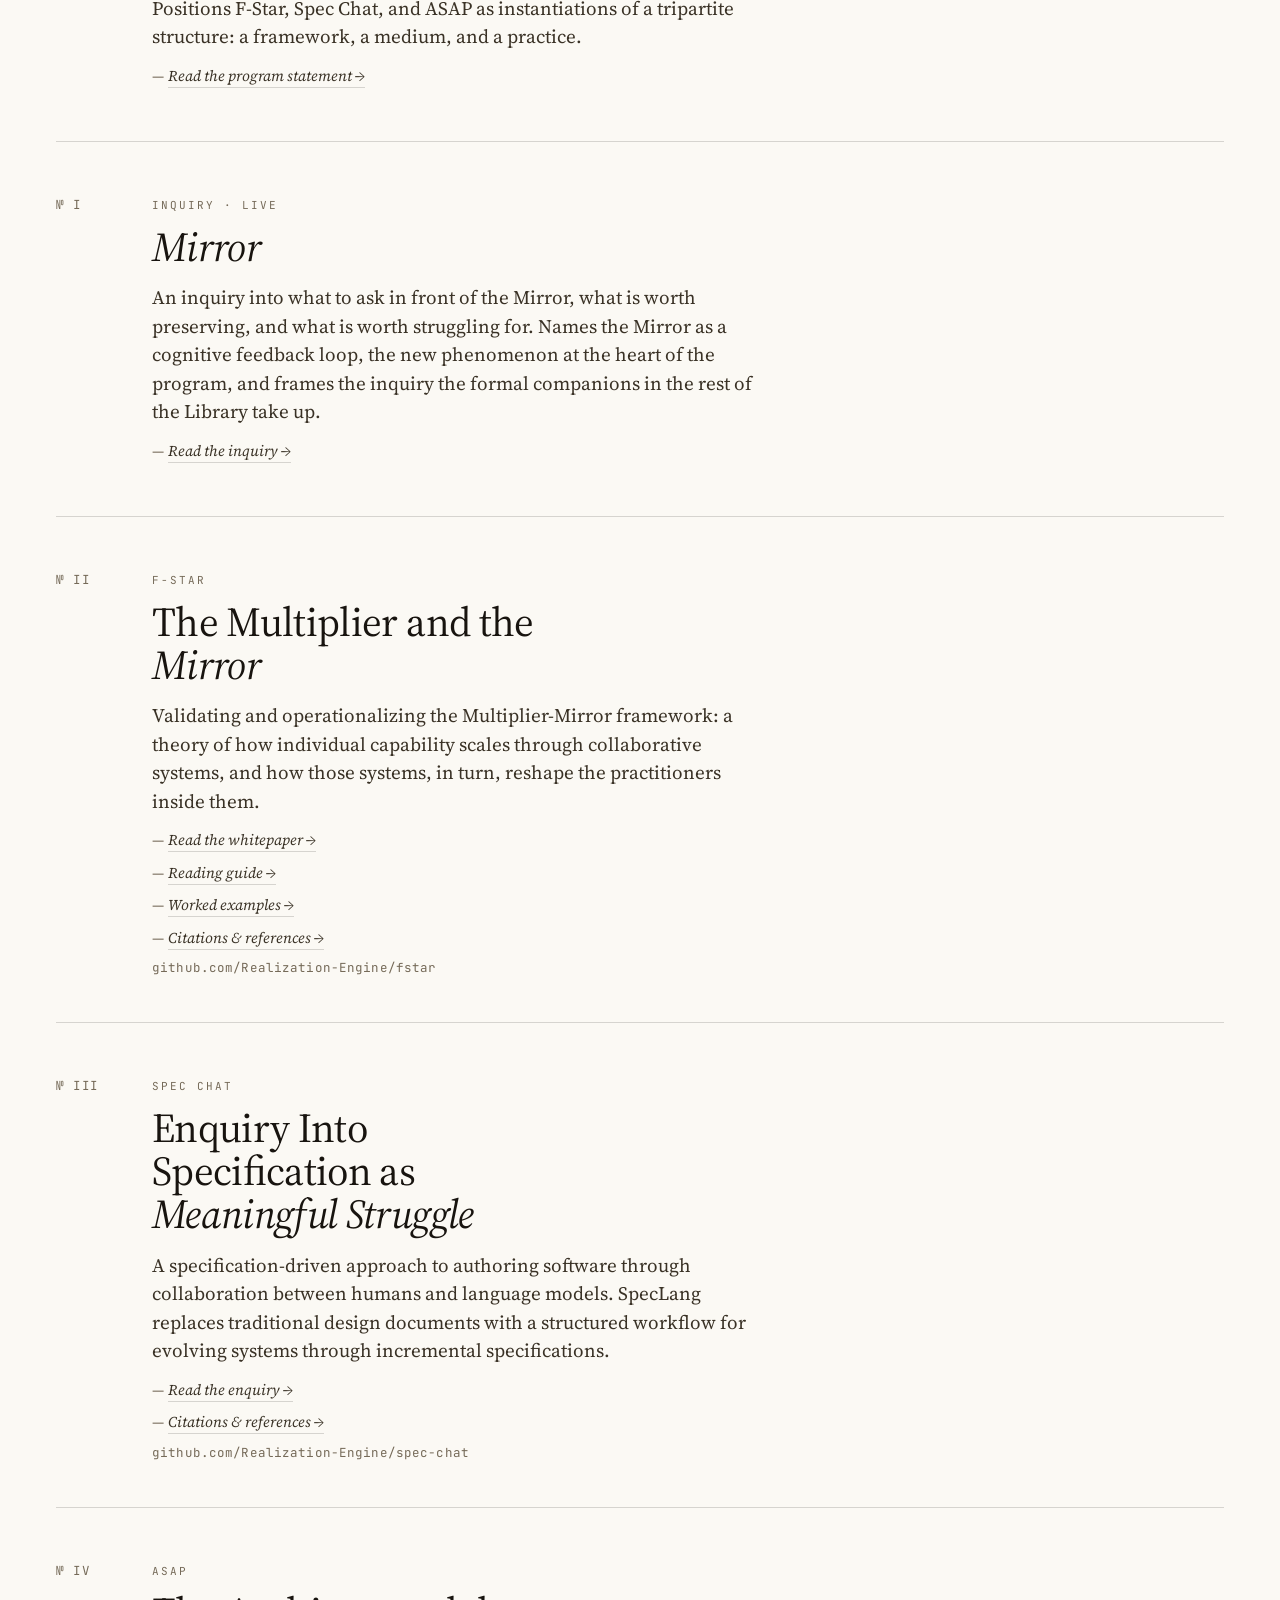
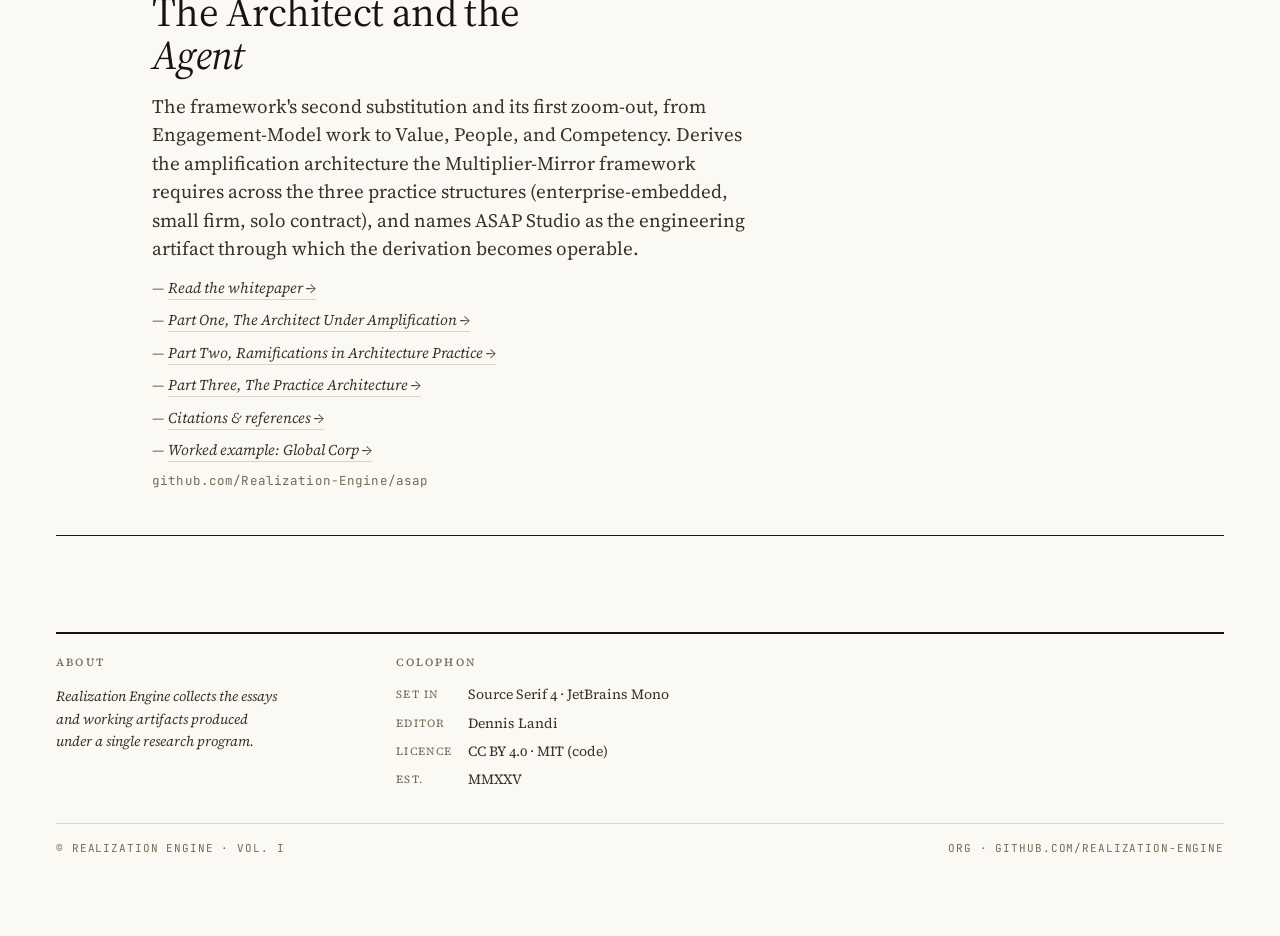
==== commit 953e63a8: "Publish Mirror as Folio Nº I Add docs/Mirror.md as the program's foundational inquiry: names the Mir" ====
--- a/index.html
+++ b/index.html
@@ -400,7 +400,7 @@
 
   <section class="works">
 
-    <div class="section-label">The Library <span class="count">04 entries</span></div>
+    <div class="section-label">The Library <span class="count">05 entries</span></div>
 
     <article class="entry">
       <div class="folio">№ 0</div>
@@ -409,6 +409,16 @@
         <h3><a href="/docs/The-Realization-Engine.html">The Realization <em>Engine</em></a></h3>
         <p class="dek">A program statement on the discipline by which augmented human capability is brought to bear on the work of a knowledge profession. Positions F-Star, Spec Chat, and ASAP as instantiations of a tripartite structure: a framework, a medium, and a practice.</p>
         <span class="cites"><a href="/docs/The-Realization-Engine.html">Read the program statement →</a></span>
+      </div>
+    </article>
+
+    <article class="entry">
+      <div class="folio">№ I</div>
+      <div class="meta">
+        <div class="kicker">Inquiry · Live</div>
+        <h3><a href="/docs/Mirror.html"><em>Mirror</em></a></h3>
+        <p class="dek">An inquiry into what to ask in front of the Mirror, what is worth preserving, and what is worth struggling for. Names the Mirror as a cognitive feedback loop, the new phenomenon at the heart of the program, and frames the inquiry the formal companions in the rest of the Library take up.</p>
+        <span class="cites"><a href="/docs/Mirror.html">Read the inquiry →</a></span>
       </div>
     </article>
 
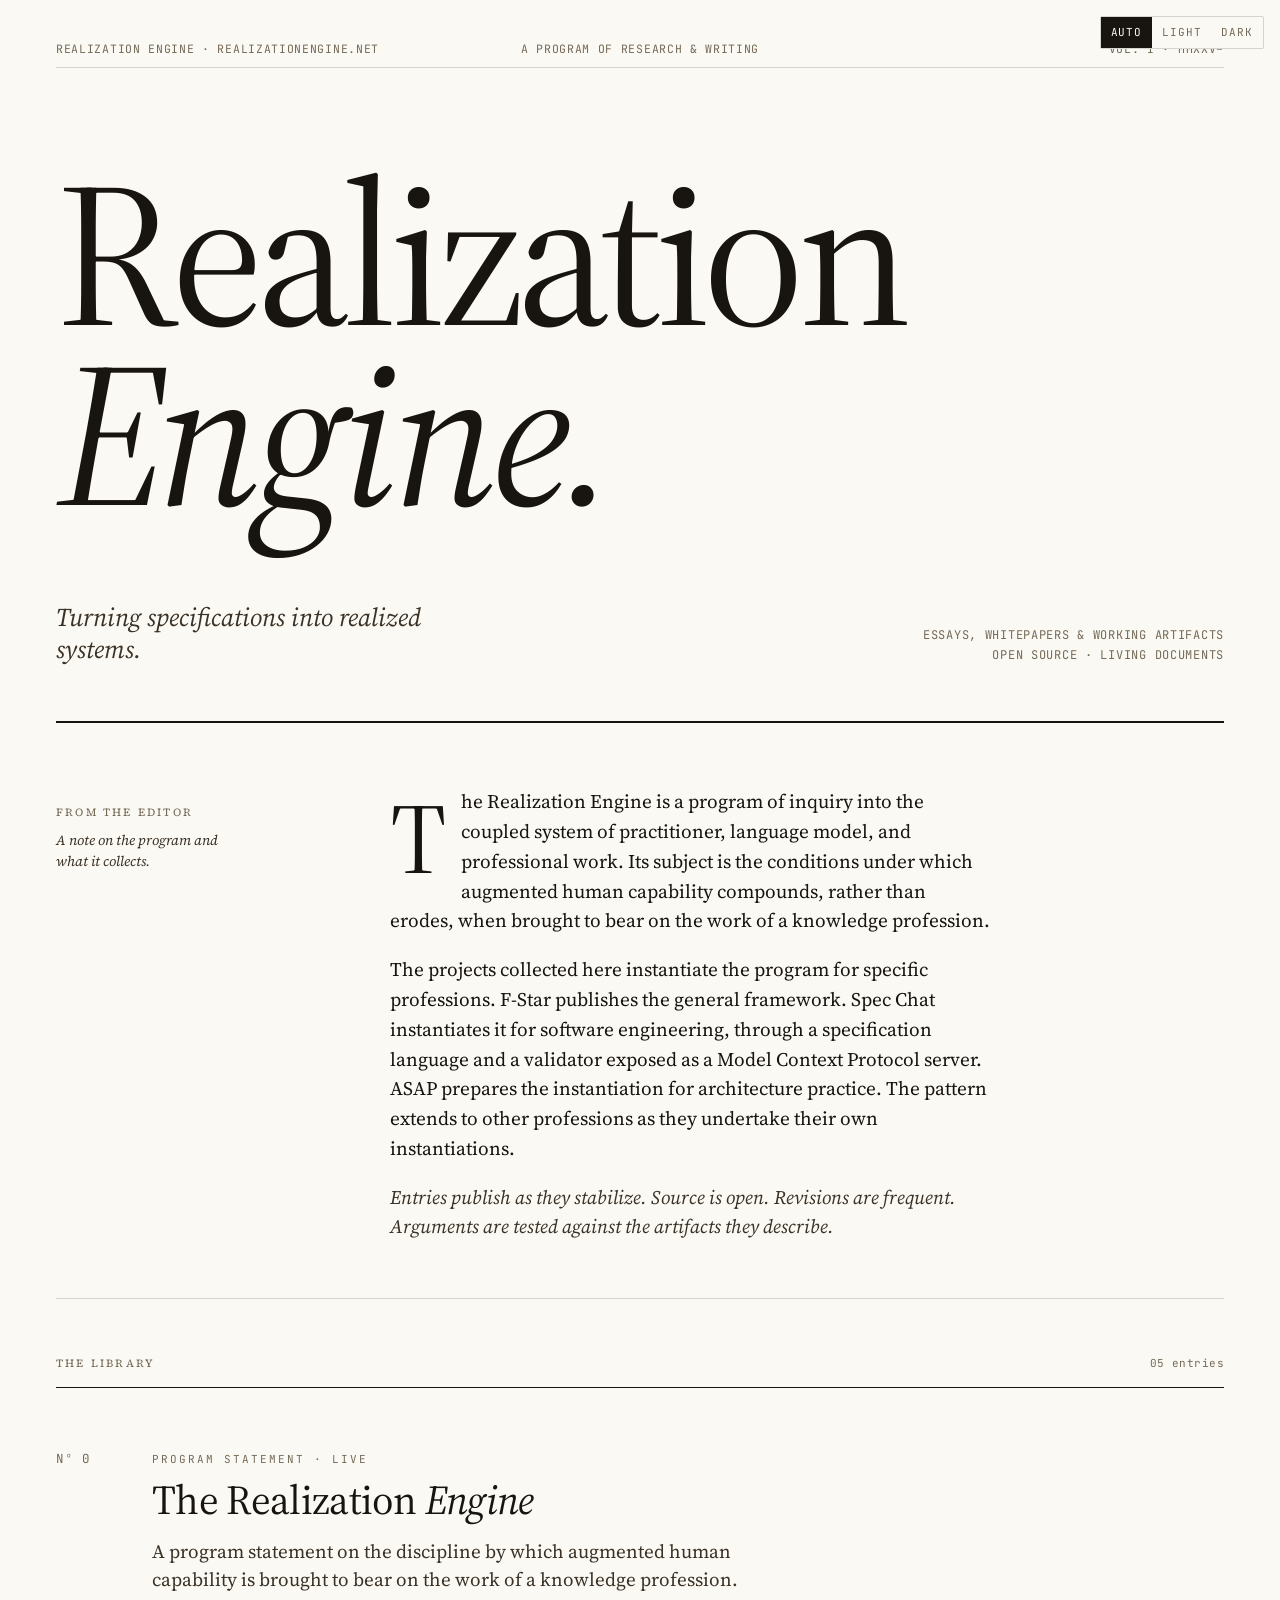
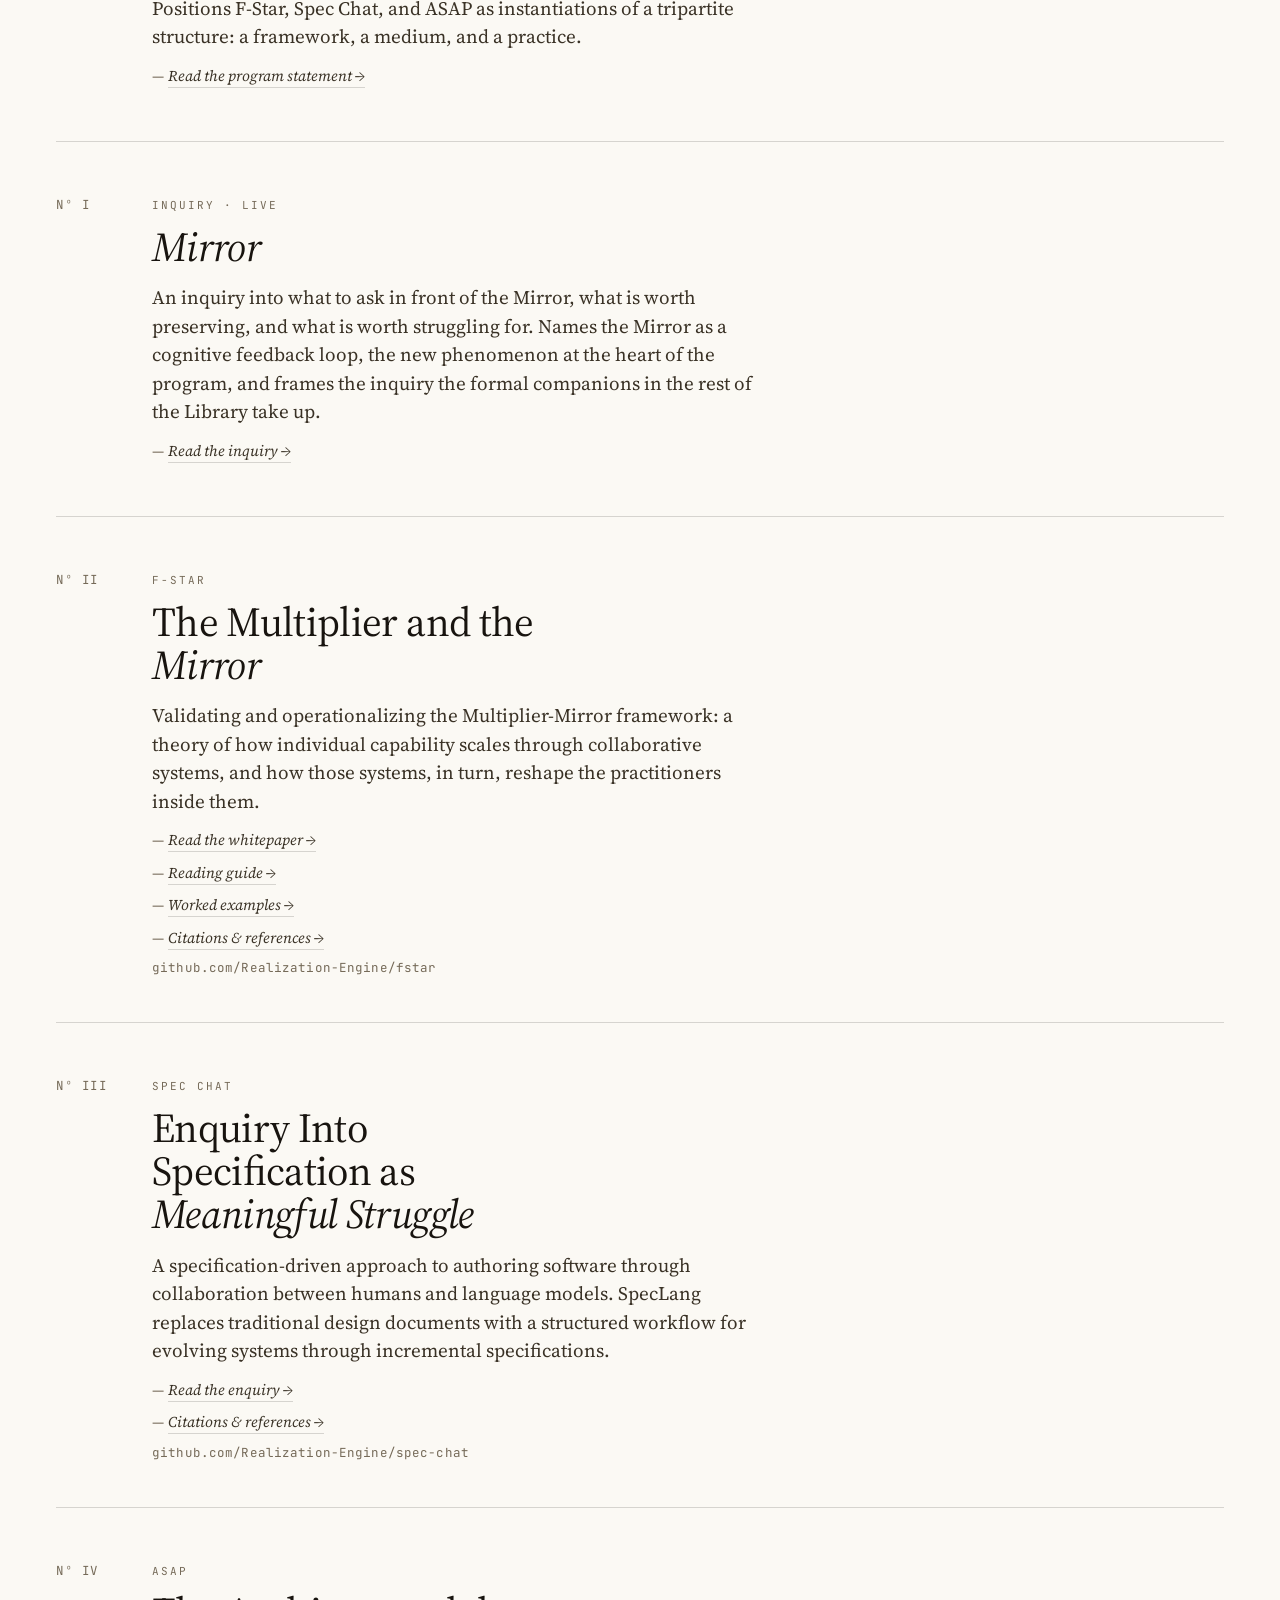
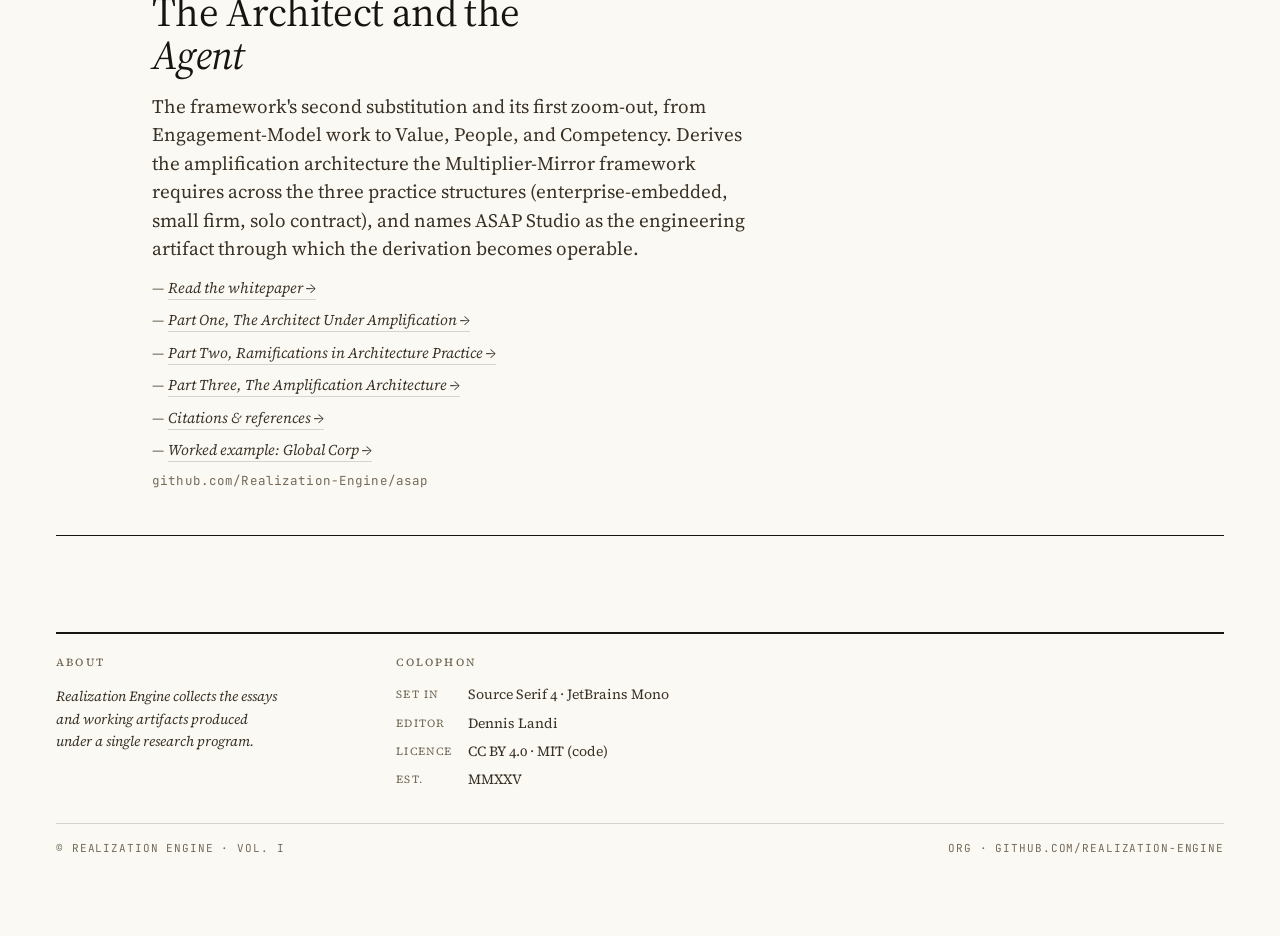
==== commit e796838e: "Align folio numbering and fix Part Three title Replace the numero-sign character (№, U+2116) with th" ====
--- a/index.html
+++ b/index.html
@@ -403,7 +403,7 @@
     <div class="section-label">The Library <span class="count">05 entries</span></div>
 
     <article class="entry">
-      <div class="folio">№ 0</div>
+      <div class="folio">Nº 0</div>
       <div class="meta">
         <div class="kicker">Program Statement · Live</div>
         <h3><a href="/docs/The-Realization-Engine.html">The Realization <em>Engine</em></a></h3>
@@ -413,7 +413,7 @@
     </article>
 
     <article class="entry">
-      <div class="folio">№ I</div>
+      <div class="folio">Nº I</div>
       <div class="meta">
         <div class="kicker">Inquiry · Live</div>
         <h3><a href="/docs/Mirror.html"><em>Mirror</em></a></h3>
@@ -423,7 +423,7 @@
     </article>
 
     <article class="entry">
-      <div class="folio">№ II</div>
+      <div class="folio">Nº II</div>
       <div class="meta">
         <div class="kicker">F-Star</div>
         <h3><a href="https://realizationengine.net/fstar/docs/The_Multiplier_and_the_Mirror.html">The Multiplier and the <em>Mirror</em></a></h3>
@@ -437,7 +437,7 @@
     </article>
 
     <article class="entry">
-      <div class="folio">№ III</div>
+      <div class="folio">Nº III</div>
       <div class="meta">
         <div class="kicker">Spec Chat</div>
         <h3><a href="https://realizationengine.net/spec-chat/docs/theory/Enquiry-Into-Specification-as-Meaningful-Struggle.html">Enquiry Into Specification as <em>Meaningful Struggle</em></a></h3>
@@ -449,7 +449,7 @@
     </article>
 
     <article class="entry">
-      <div class="folio">№ IV</div>
+      <div class="folio">Nº IV</div>
       <div class="meta">
         <div class="kicker">ASAP</div>
         <h3><a href="https://realizationengine.net/asap/docs/The_Architect_and_the_Agent.html">The Architect and the <em>Agent</em></a></h3>
@@ -457,7 +457,7 @@
         <span class="cites"><a href="https://realizationengine.net/asap/docs/The_Architect_and_the_Agent.html">Read the whitepaper →</a></span>
         <span class="cites"><a href="https://realizationengine.net/asap/docs/The_Architect_and_the_Agent-Part-One.html">Part One, The Architect Under Amplification →</a></span>
         <span class="cites"><a href="https://realizationengine.net/asap/docs/The_Architect_and_the_Agent-Part-Two.html">Part Two, Ramifications in Architecture Practice →</a></span>
-        <span class="cites"><a href="https://realizationengine.net/asap/docs/The_Architect_and_the_Agent-Part-Three.html">Part Three, The Practice Architecture →</a></span>
+        <span class="cites"><a href="https://realizationengine.net/asap/docs/The_Architect_and_the_Agent-Part-Three.html">Part Three, The Amplification Architecture →</a></span>
         <span class="cites"><a href="https://realizationengine.net/asap/docs/The_Architect_and_the_Agent_Citations.html">Citations &amp; references →</a></span>
         <span class="cites"><a href="https://realizationengine.net/asap/docs/examples/global-corp/Global-Corp-Exemplar.html">Worked example: Global Corp →</a></span>
         <span class="repo"><a href="https://github.com/Realization-Engine/asap">github.com/Realization-Engine/asap</a></span>
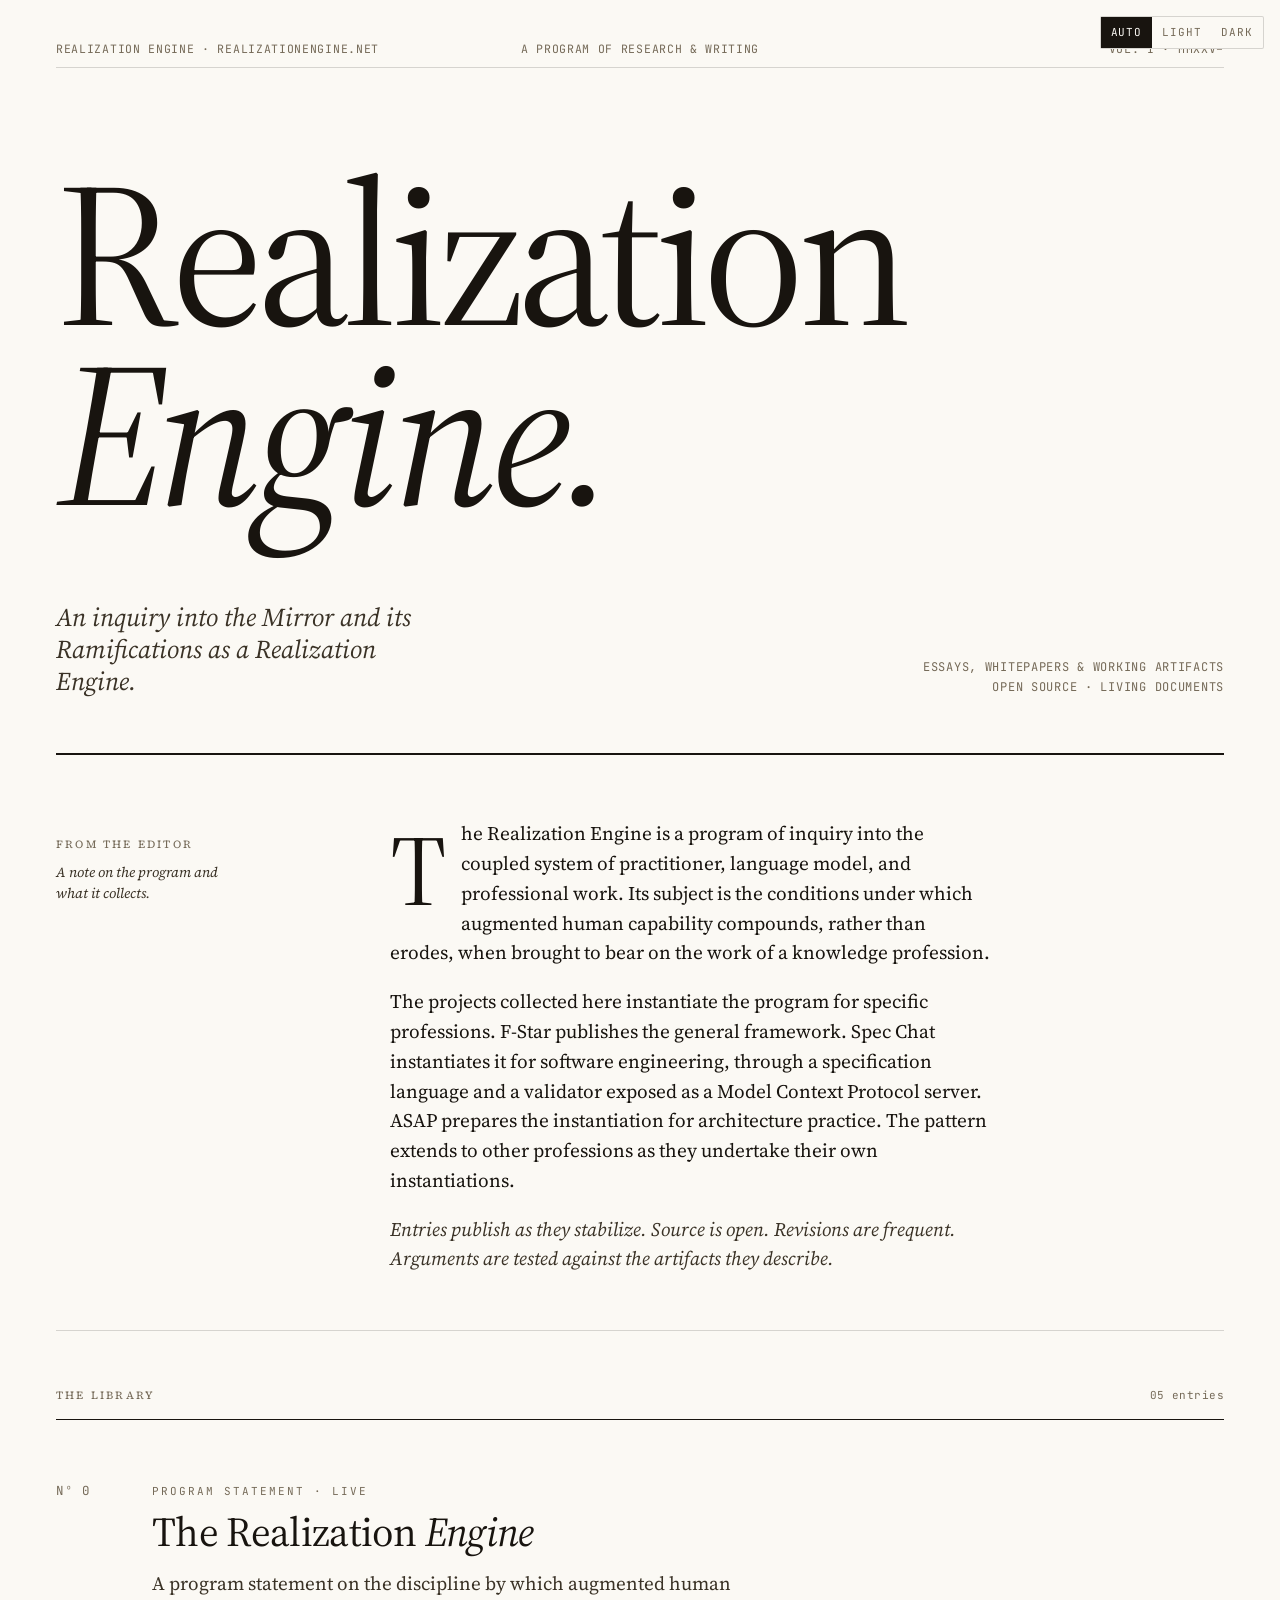
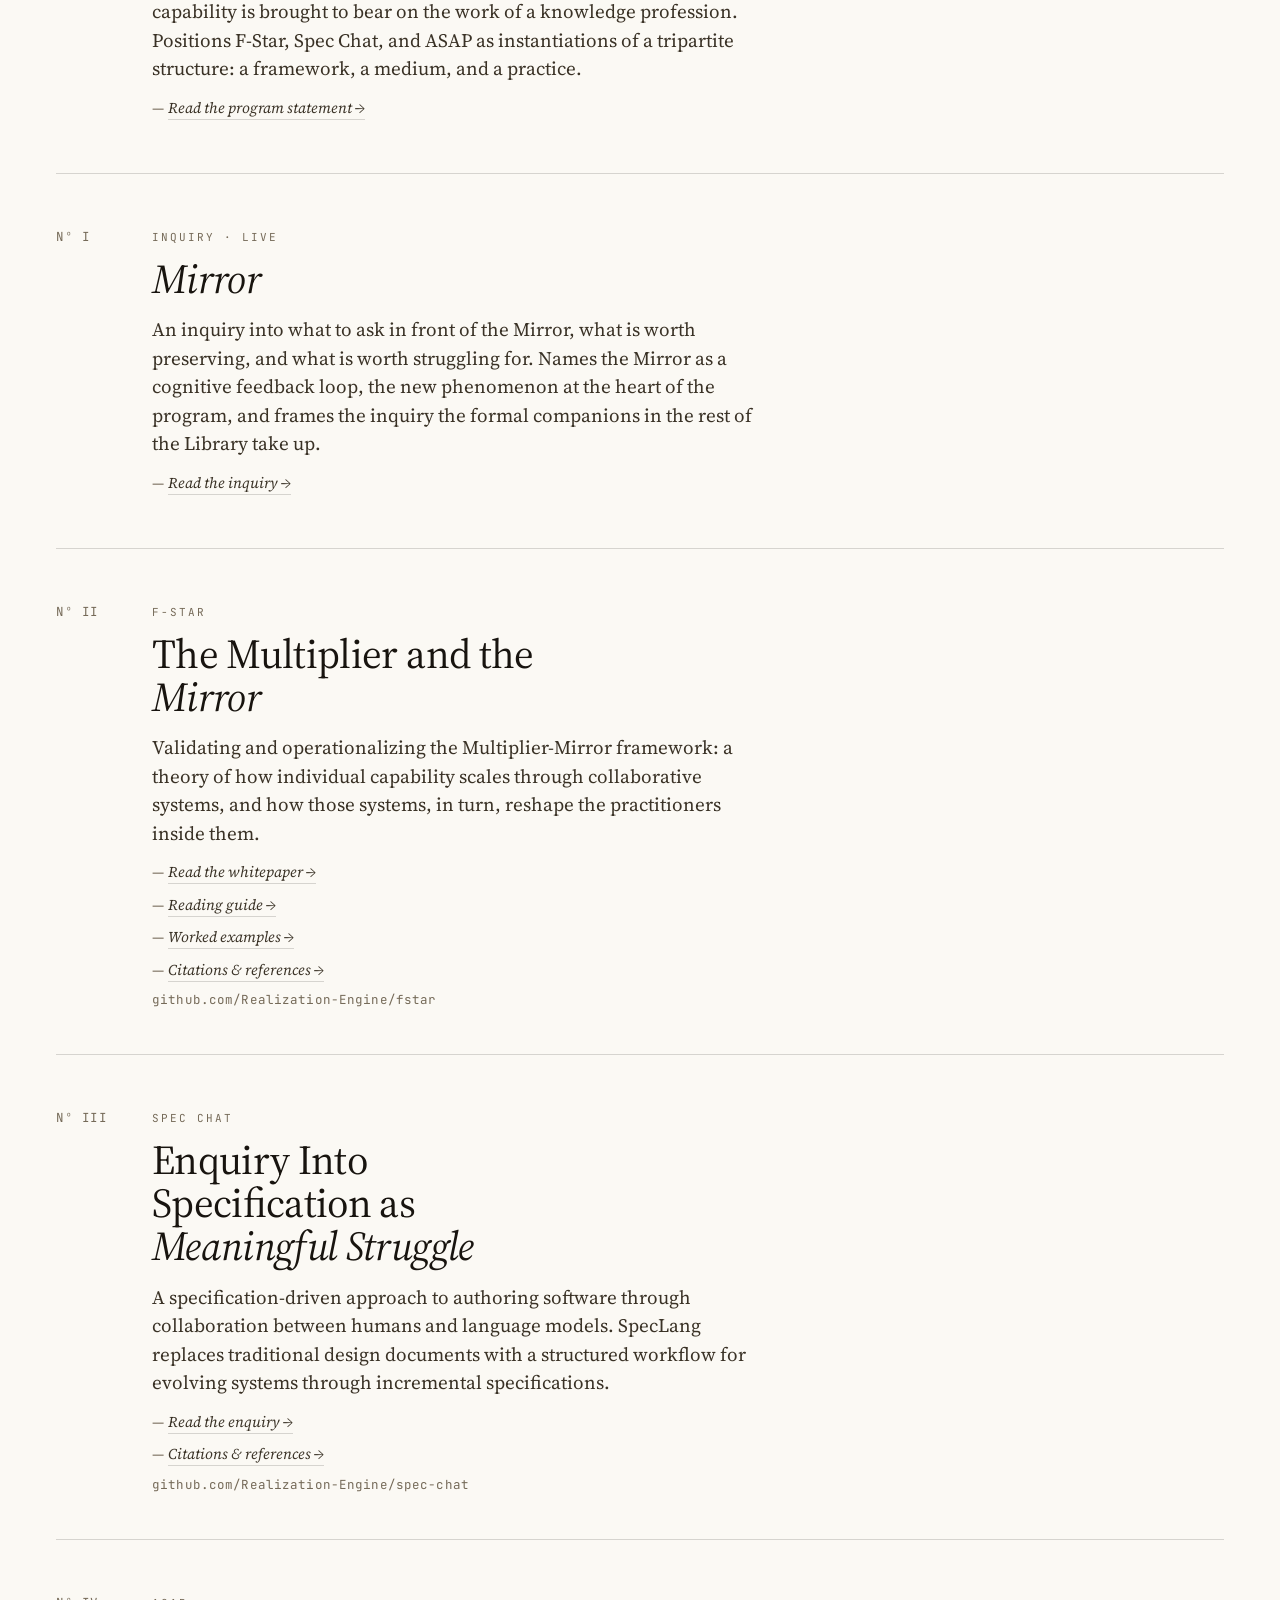
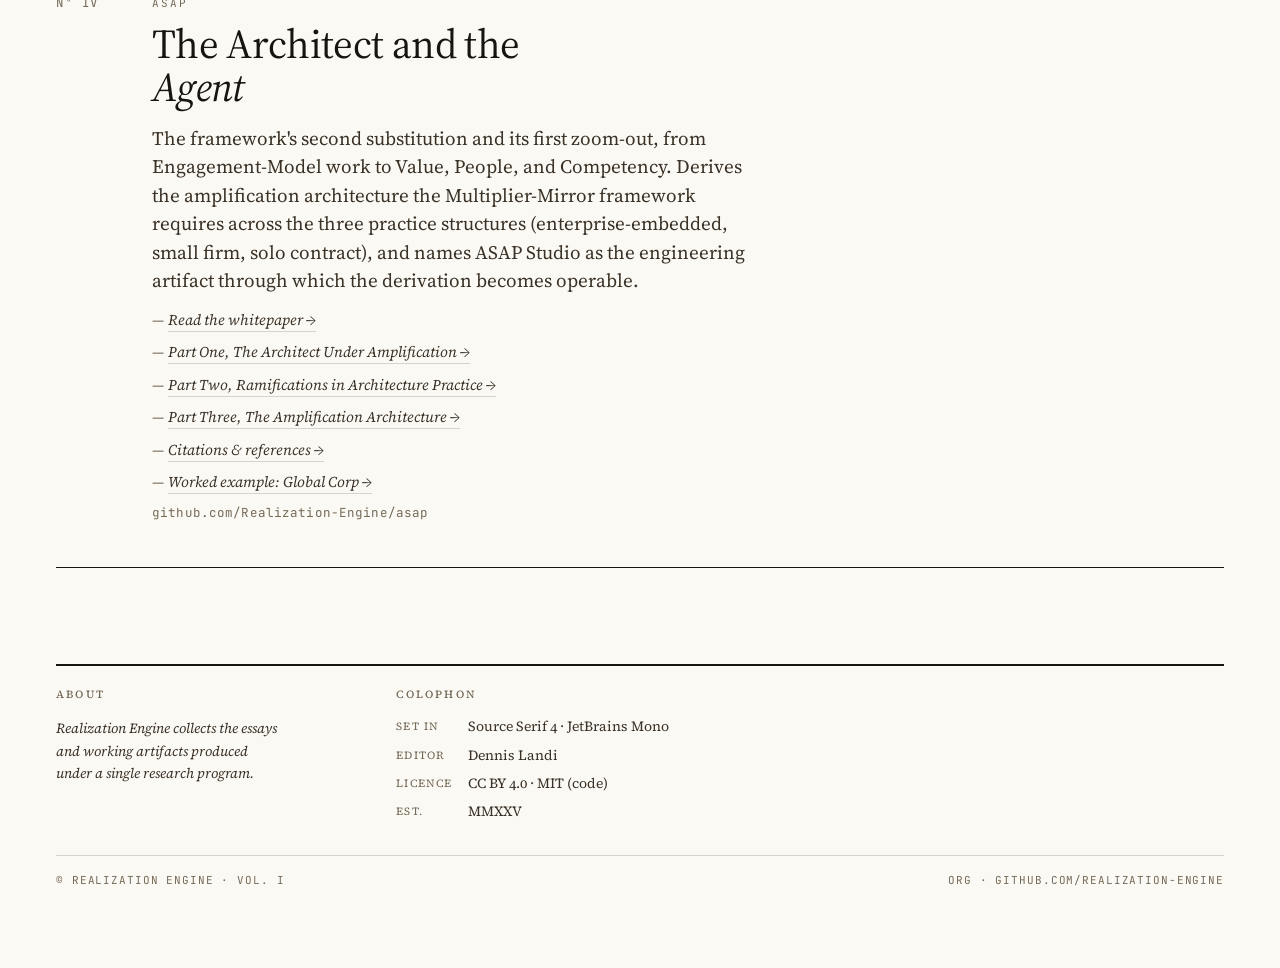
==== commit ea84b8d5: "Update homepage tagline to match the program statement subtitle Replace "Turning specifications into" ====
--- a/index.html
+++ b/index.html
@@ -381,7 +381,7 @@
   <header class="banner">
     <h1 class="wordmark">Realization<br/><em>Engine.</em></h1>
     <div class="subline">
-      <p class="tag">Turning specifications into realized systems.</p>
+      <p class="tag">An inquiry into the Mirror and its Ramifications as a Realization Engine.</p>
       <div class="meta">
         <span>Essays, whitepapers &amp; working artifacts</span>
         <span>Open source · Living documents</span>
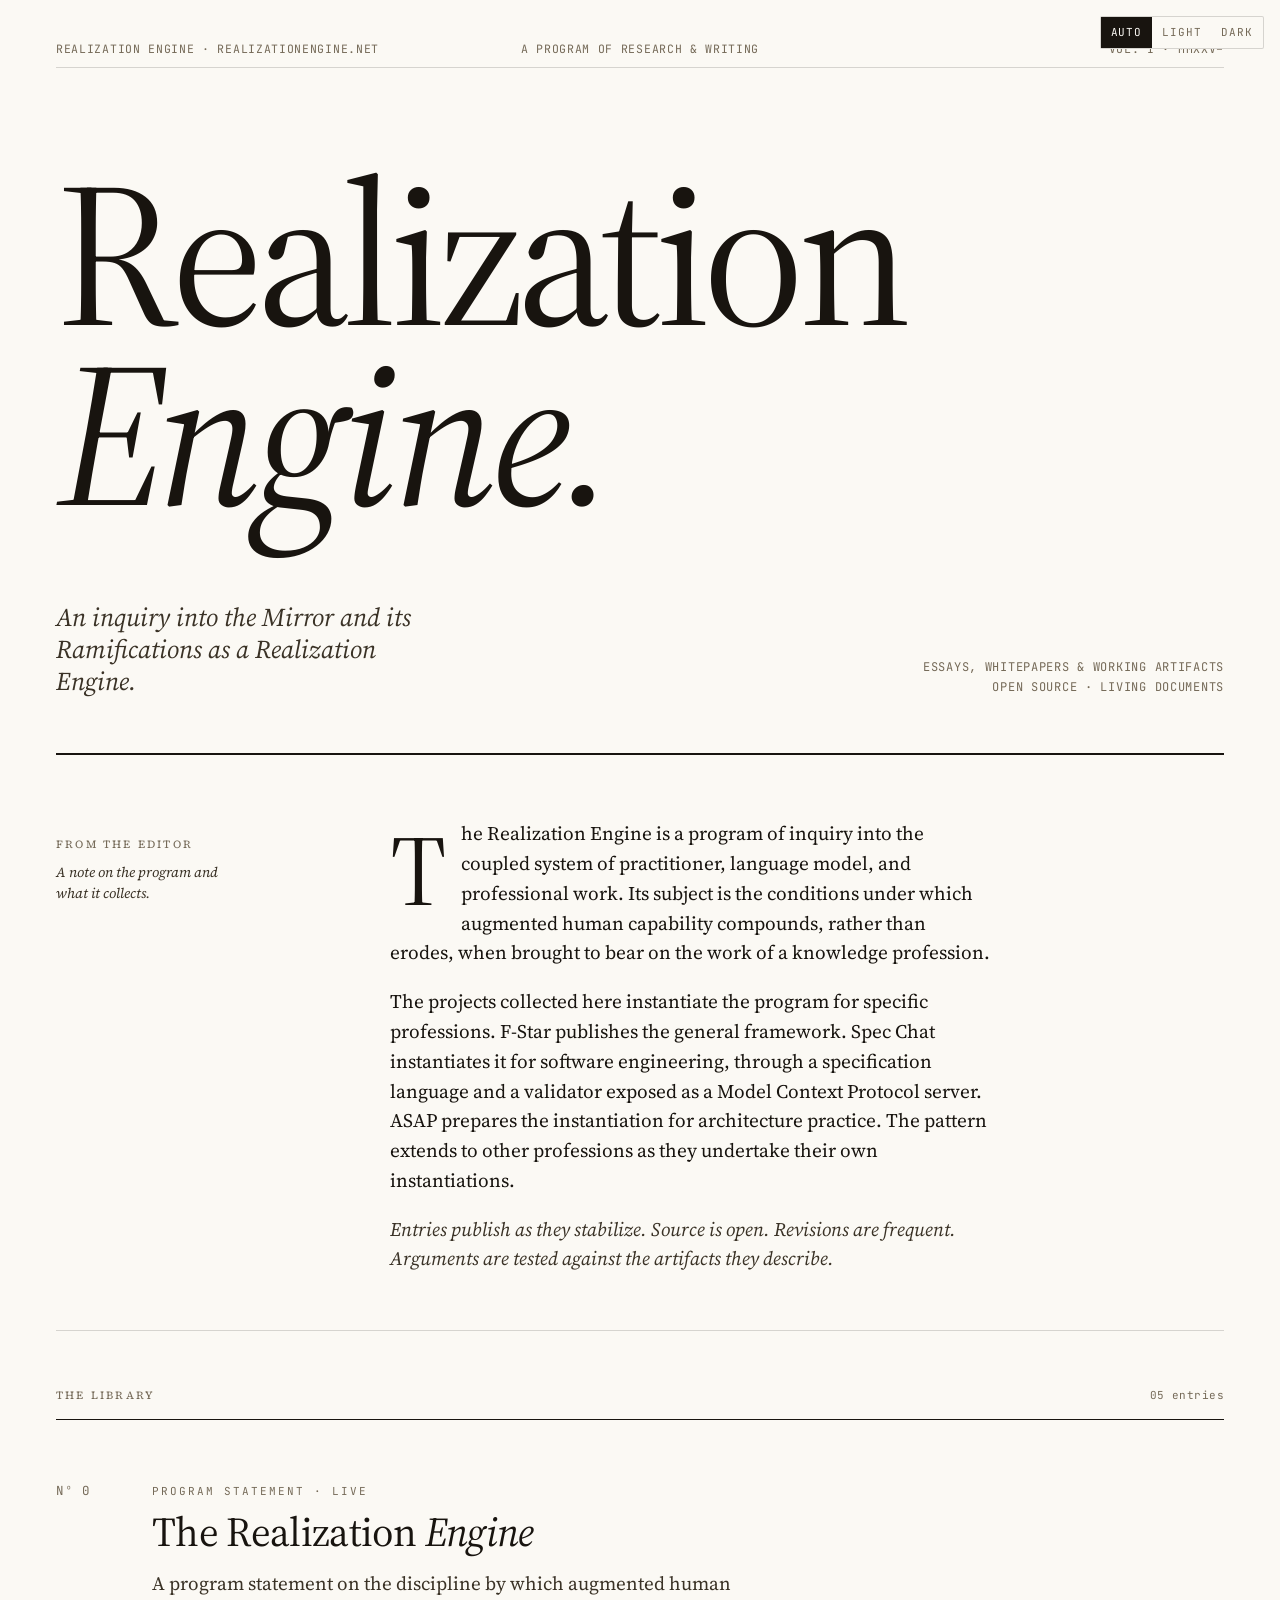
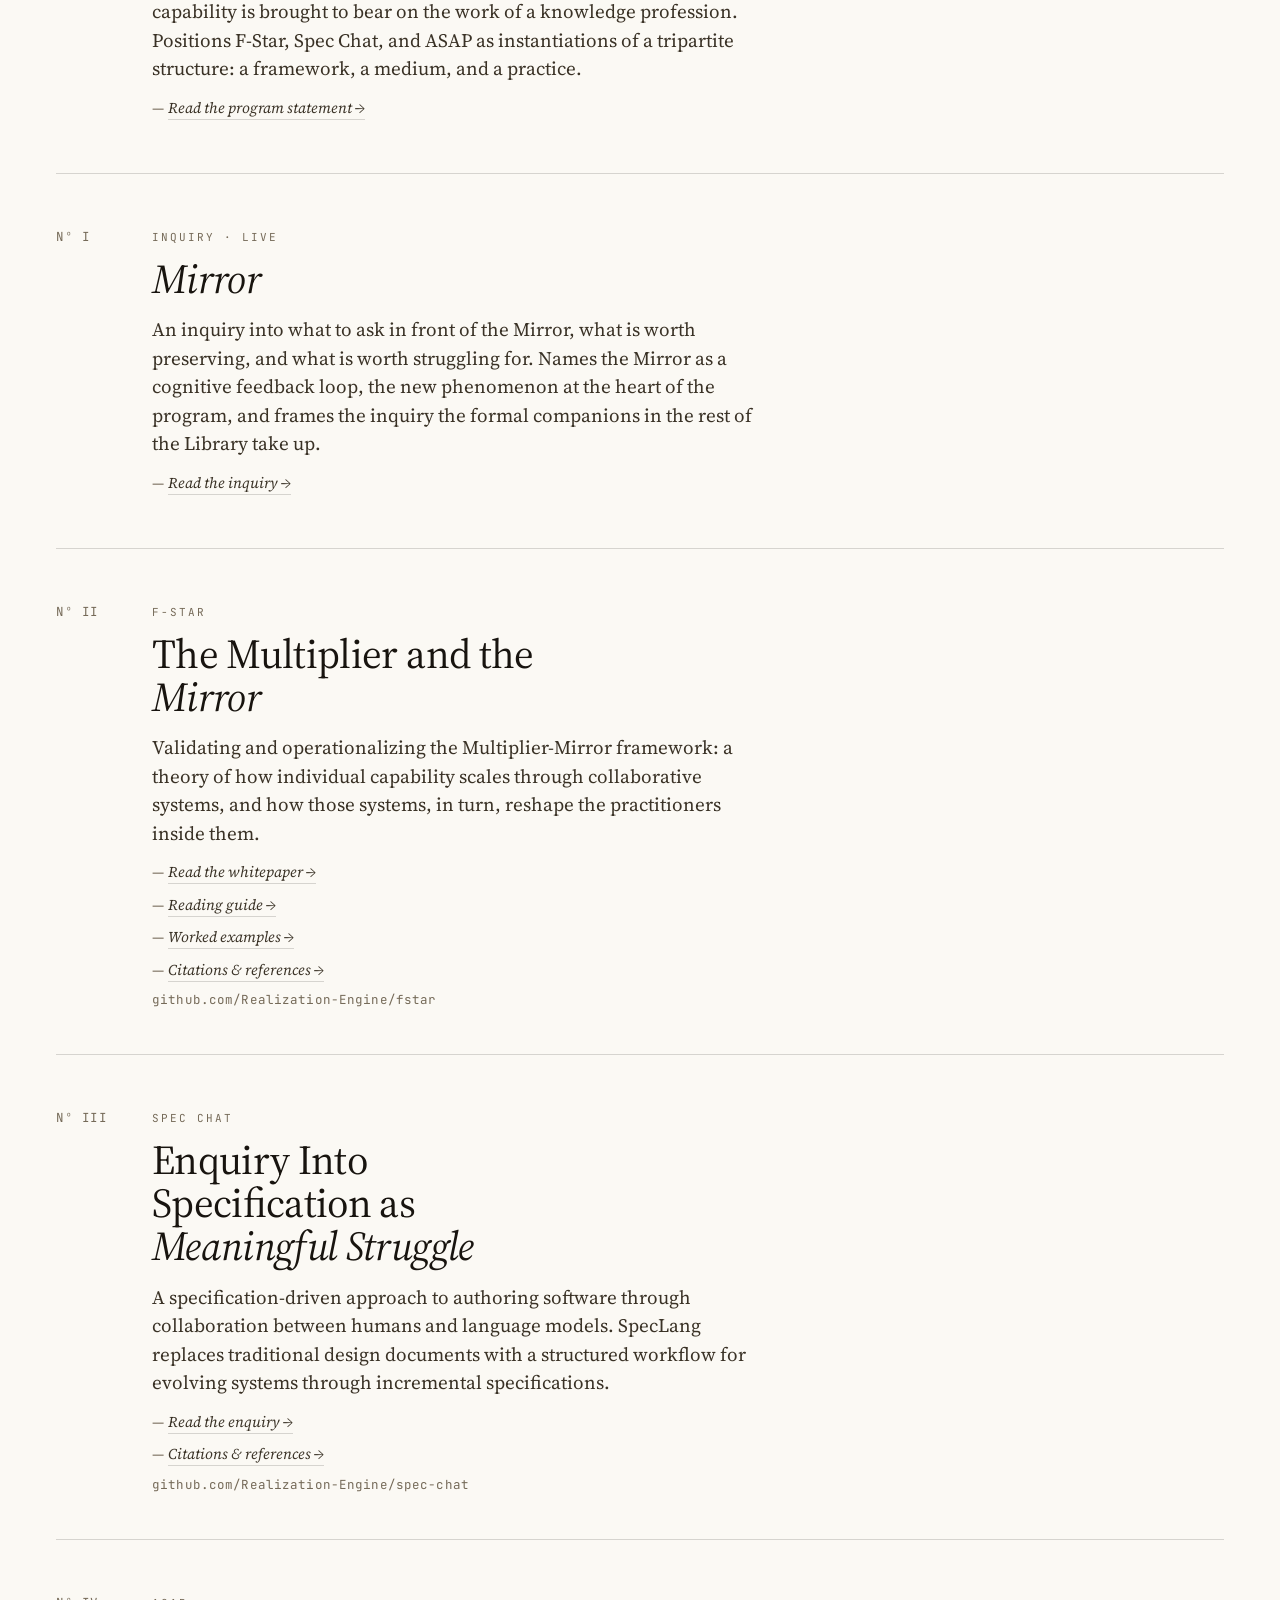
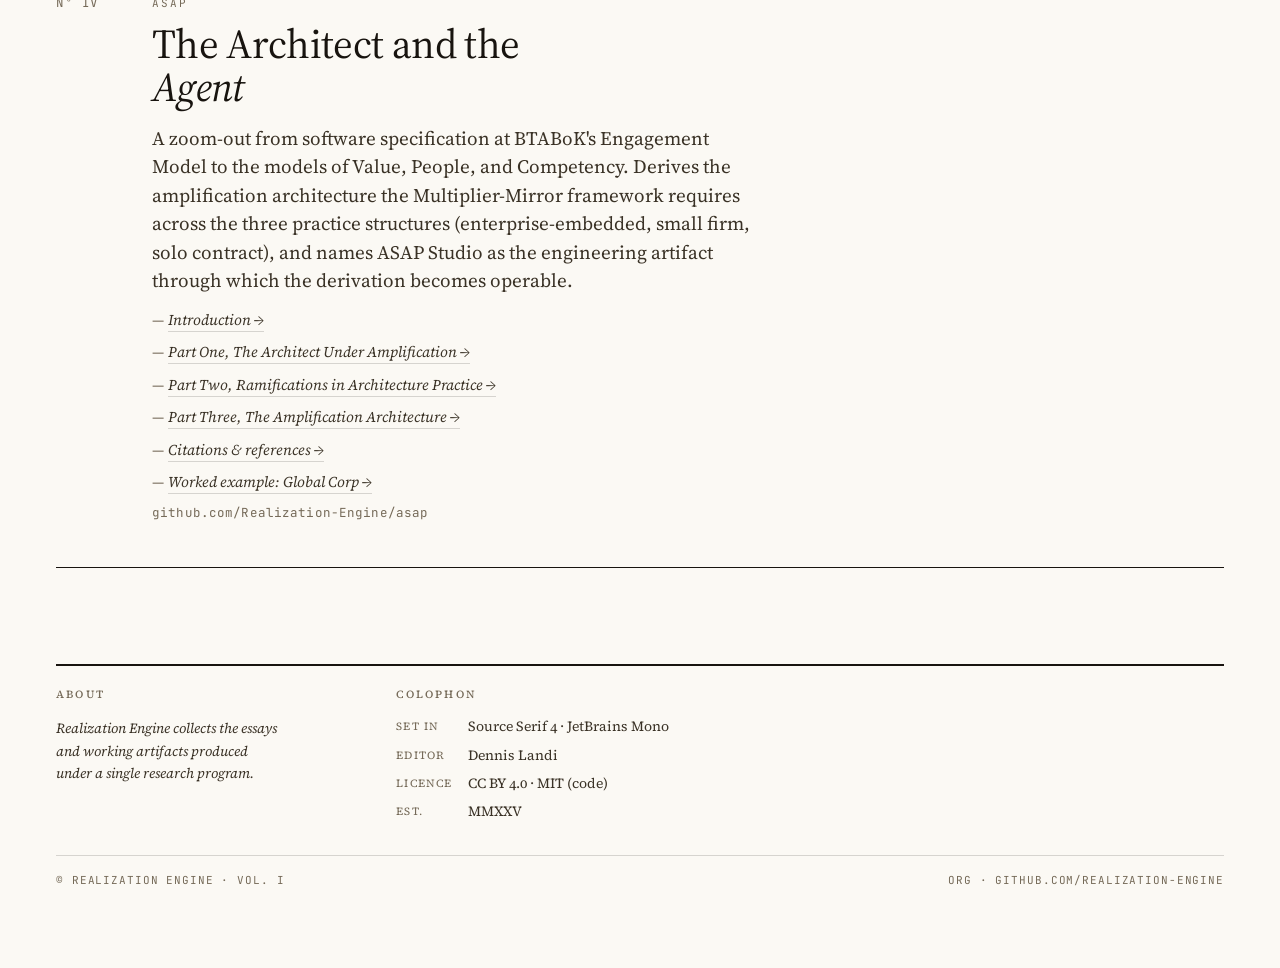
==== commit 61931ebb: "Sharpen ASAP entry on the Library home Two fixes to the ASAP (Folio Nº IV) tile on index.html.  Dek " ====
--- a/index.html
+++ b/index.html
@@ -453,8 +453,8 @@
       <div class="meta">
         <div class="kicker">ASAP</div>
         <h3><a href="https://realizationengine.net/asap/docs/The_Architect_and_the_Agent.html">The Architect and the <em>Agent</em></a></h3>
-        <p class="dek">The framework's second substitution and its first zoom-out, from Engagement-Model work to Value, People, and Competency. Derives the amplification architecture the Multiplier-Mirror framework requires across the three practice structures (enterprise-embedded, small firm, solo contract), and names ASAP Studio as the engineering artifact through which the derivation becomes operable.</p>
-        <span class="cites"><a href="https://realizationengine.net/asap/docs/The_Architect_and_the_Agent.html">Read the whitepaper →</a></span>
+        <p class="dek">A zoom-out from software specification at BTABoK's Engagement Model to the models of Value, People, and Competency. Derives the amplification architecture the Multiplier-Mirror framework requires across the three practice structures (enterprise-embedded, small firm, solo contract), and names ASAP Studio as the engineering artifact through which the derivation becomes operable.</p>
+        <span class="cites"><a href="https://realizationengine.net/asap/docs/The_Architect_and_the_Agent.html">Introduction →</a></span>
         <span class="cites"><a href="https://realizationengine.net/asap/docs/The_Architect_and_the_Agent-Part-One.html">Part One, The Architect Under Amplification →</a></span>
         <span class="cites"><a href="https://realizationengine.net/asap/docs/The_Architect_and_the_Agent-Part-Two.html">Part Two, Ramifications in Architecture Practice →</a></span>
         <span class="cites"><a href="https://realizationengine.net/asap/docs/The_Architect_and_the_Agent-Part-Three.html">Part Three, The Amplification Architecture →</a></span>
